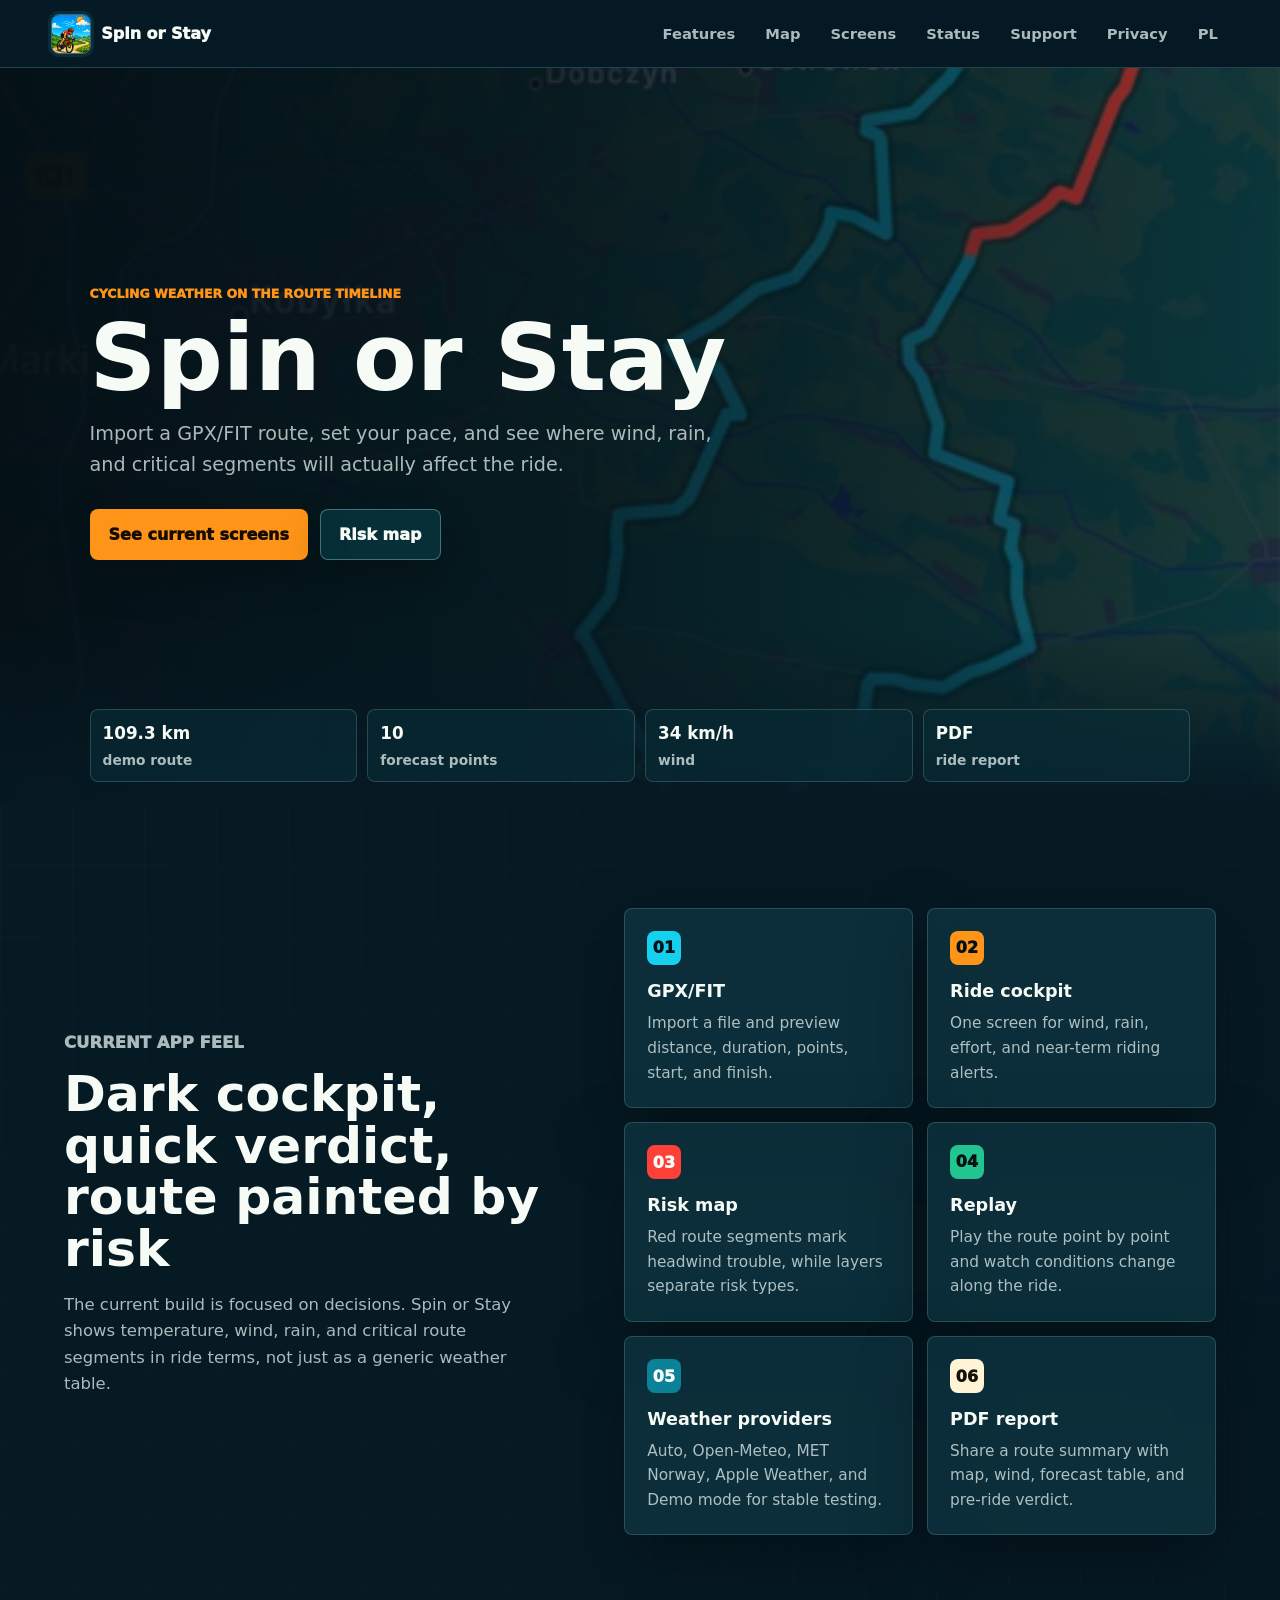
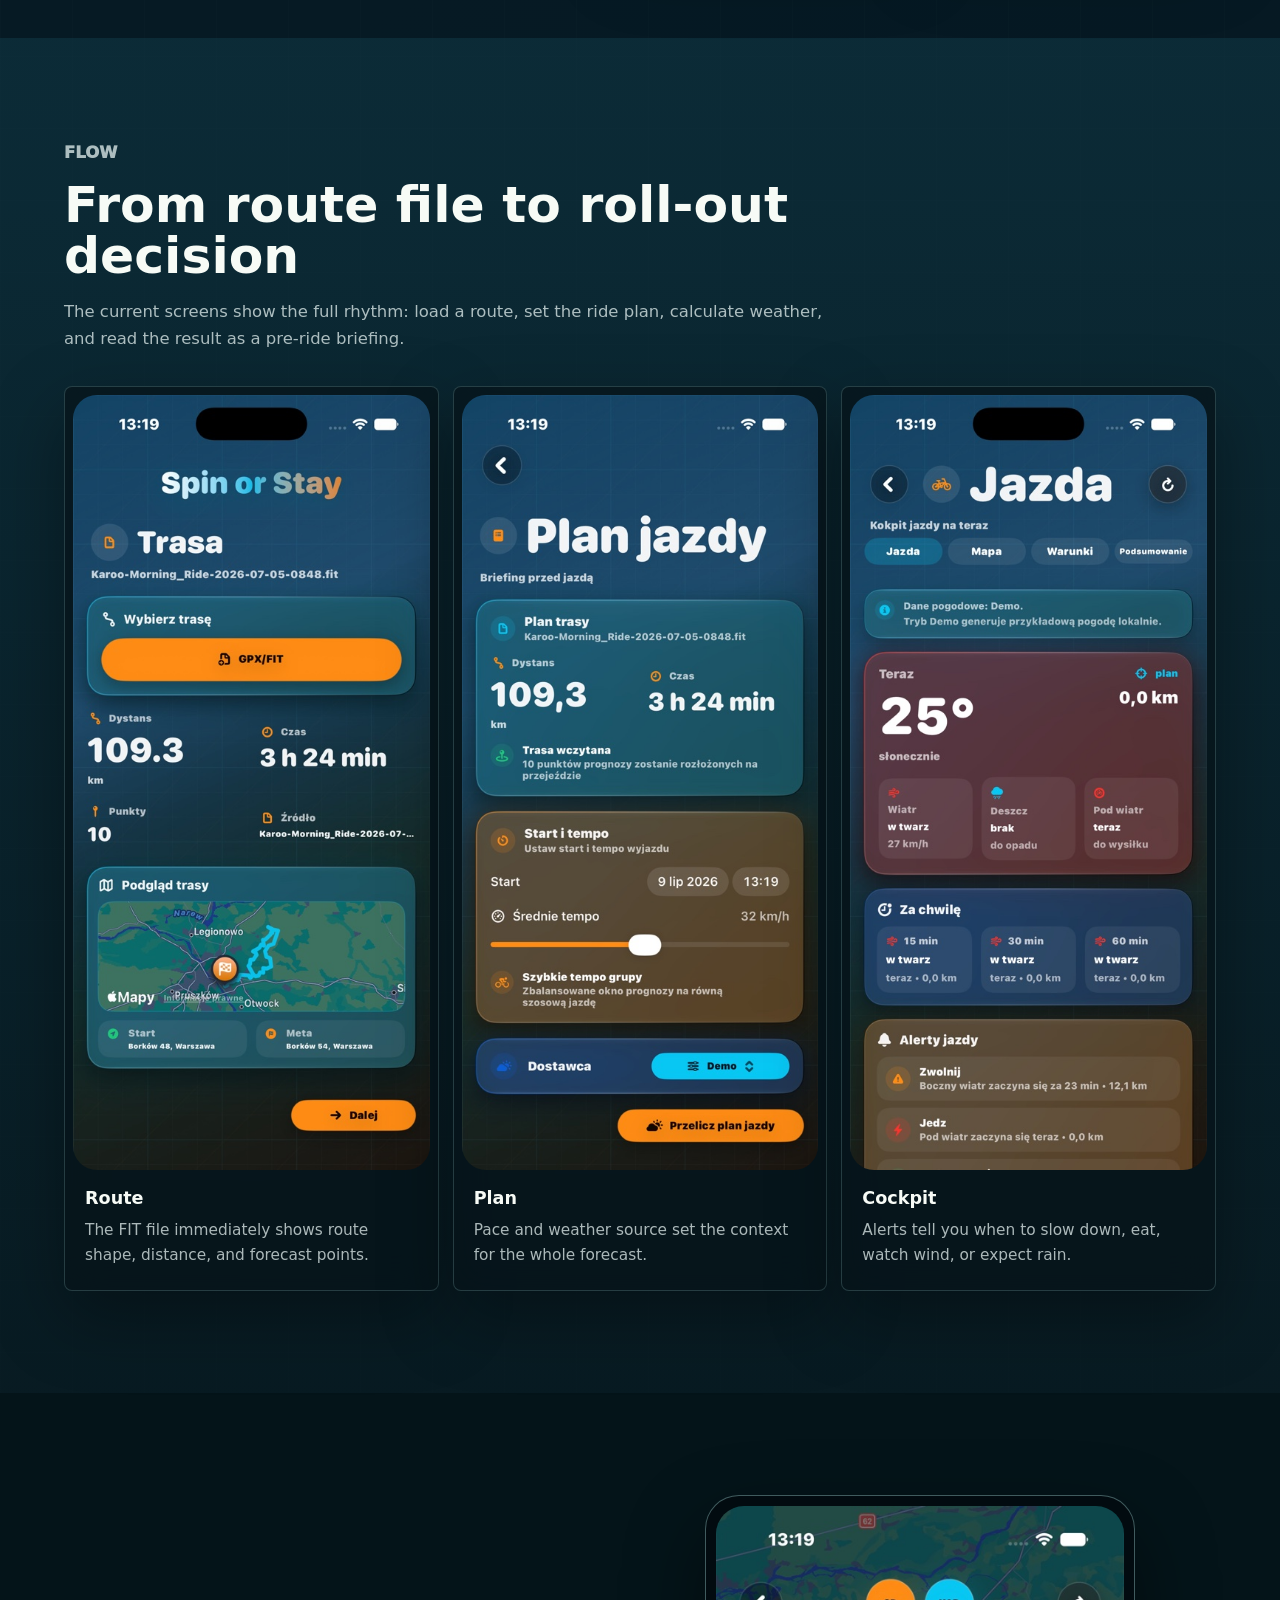
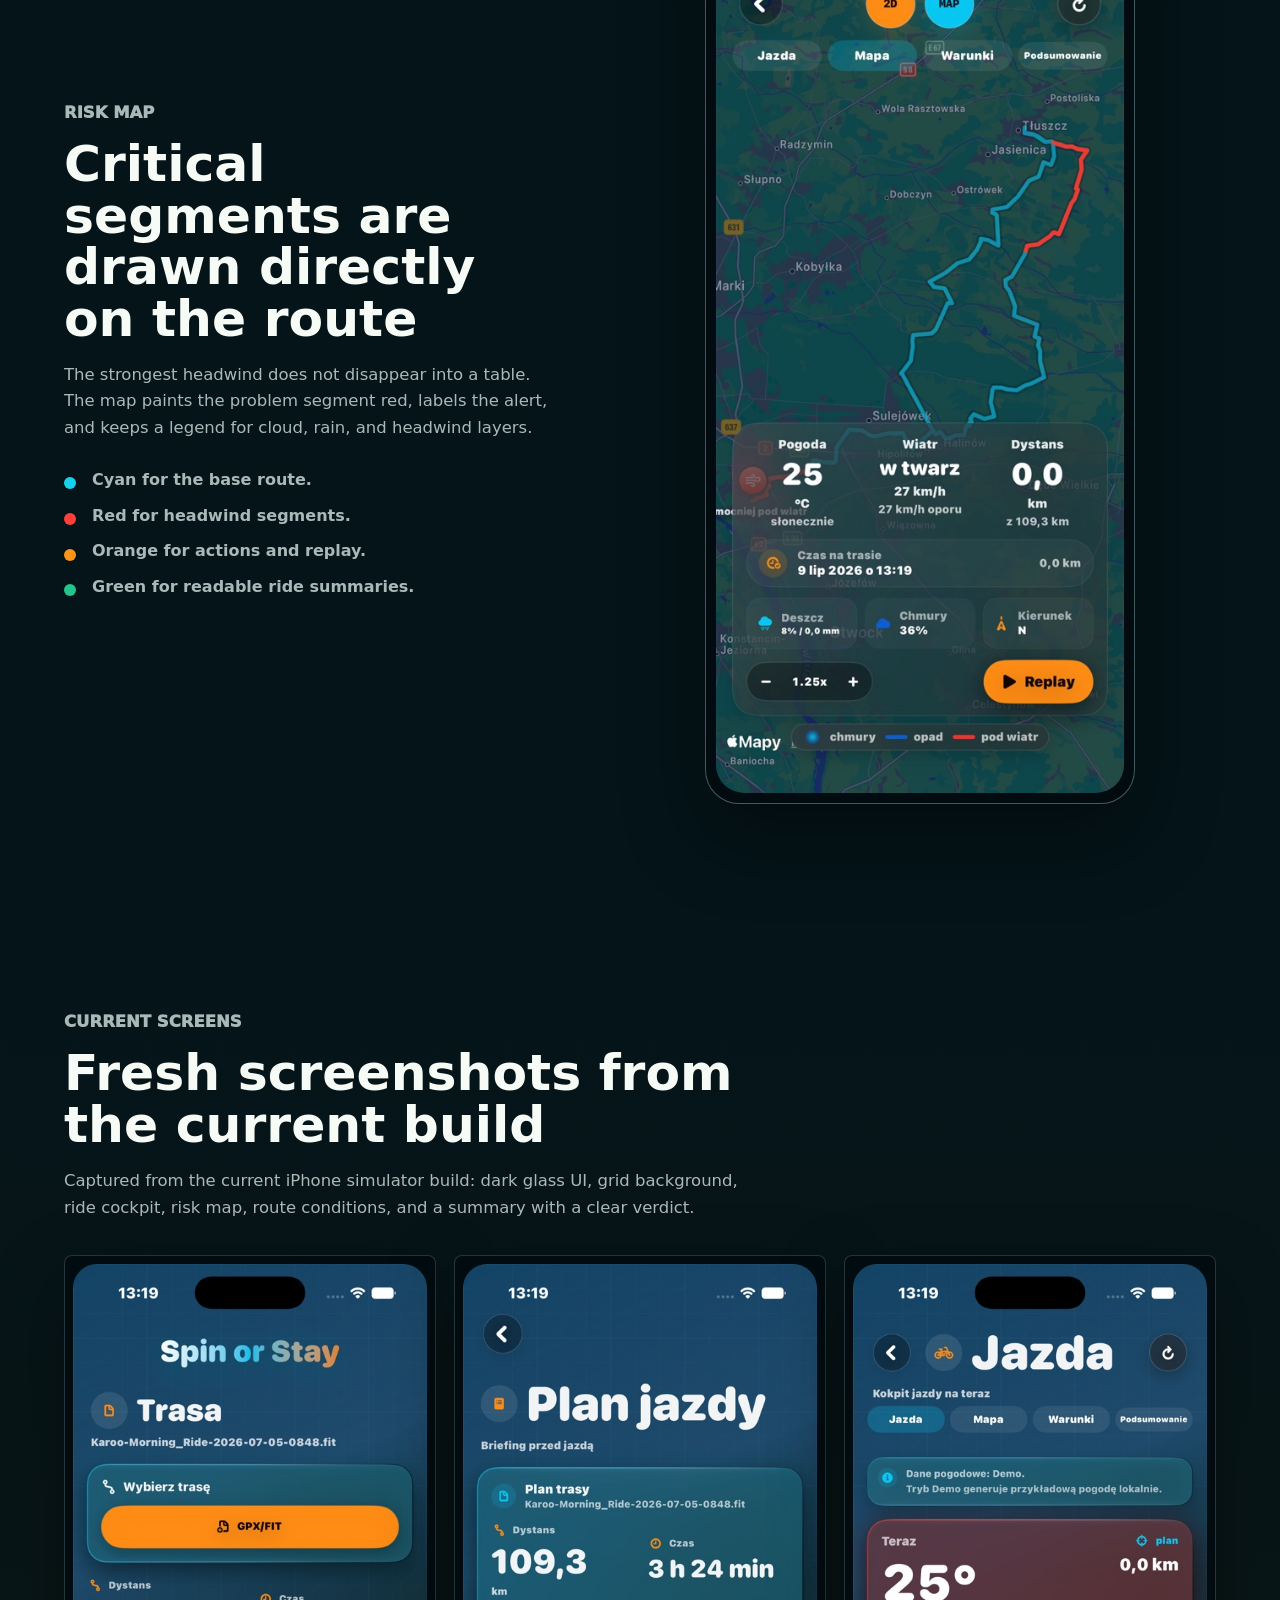
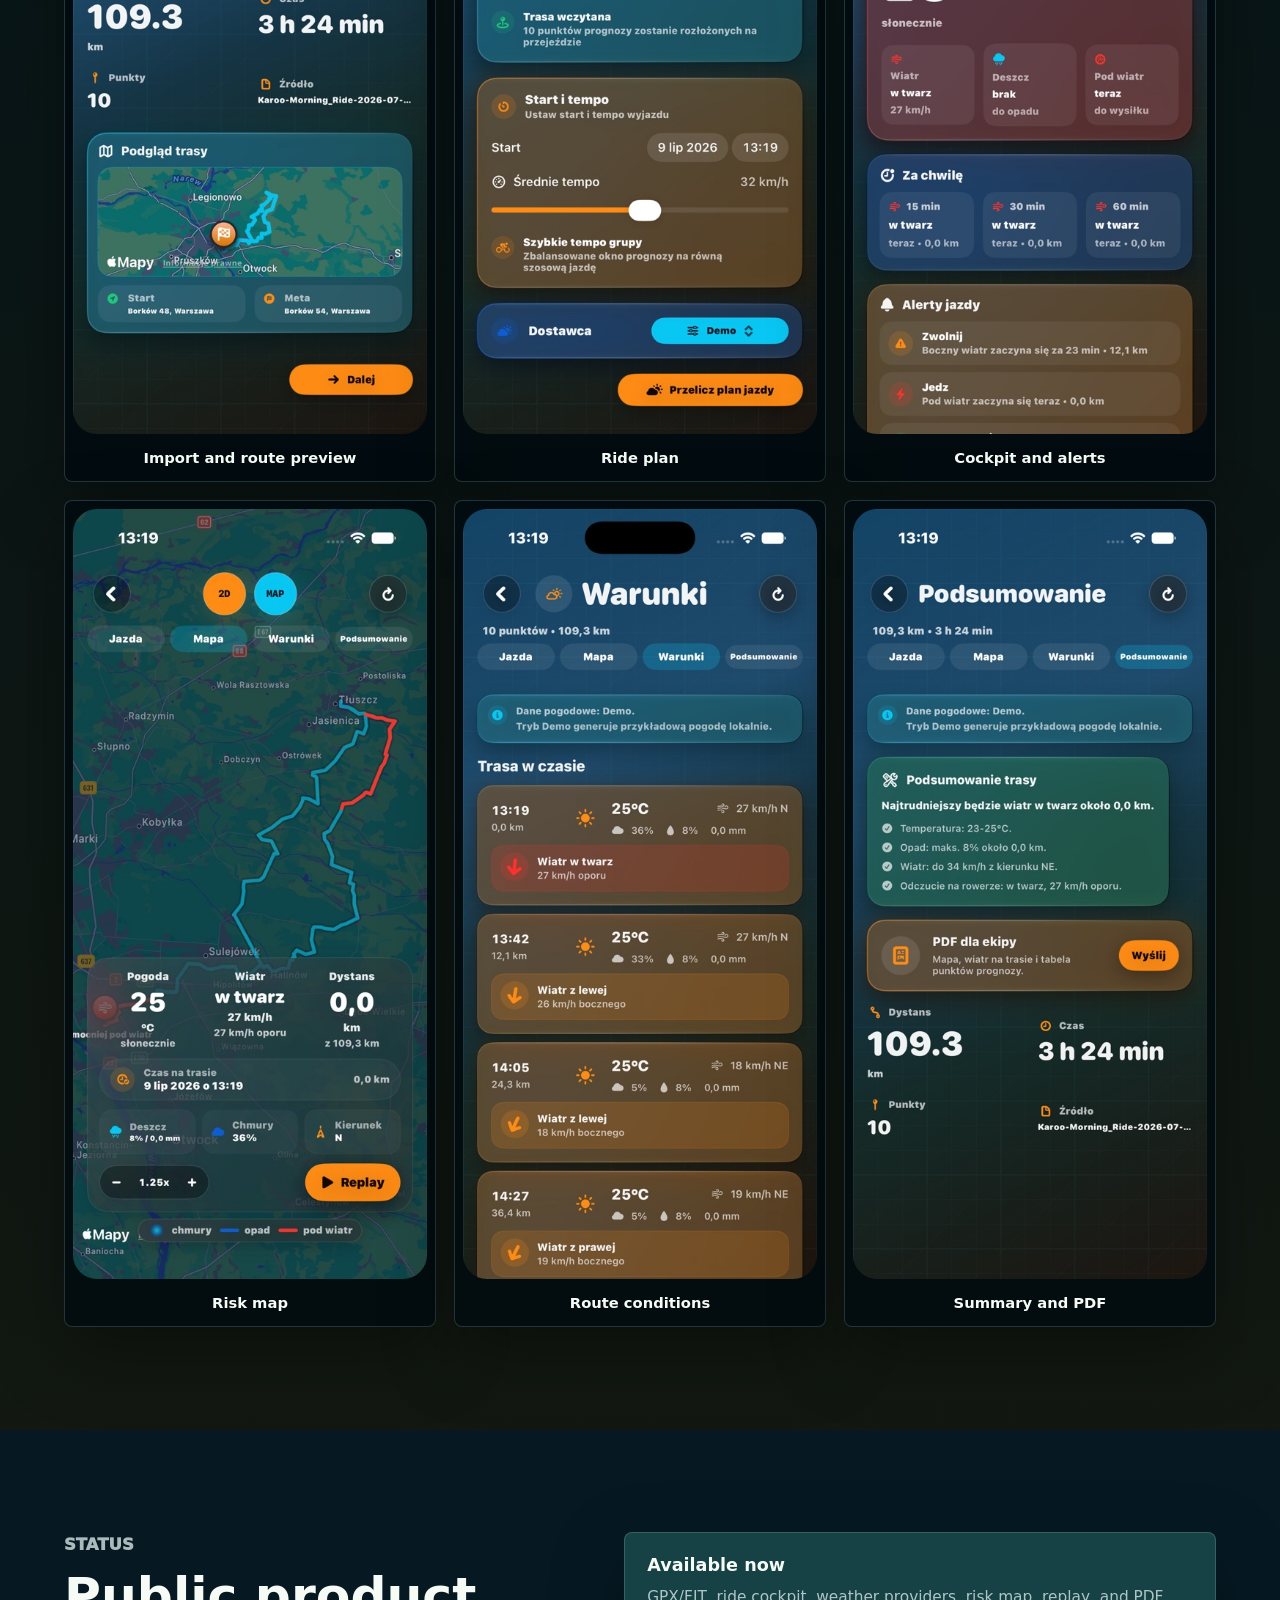
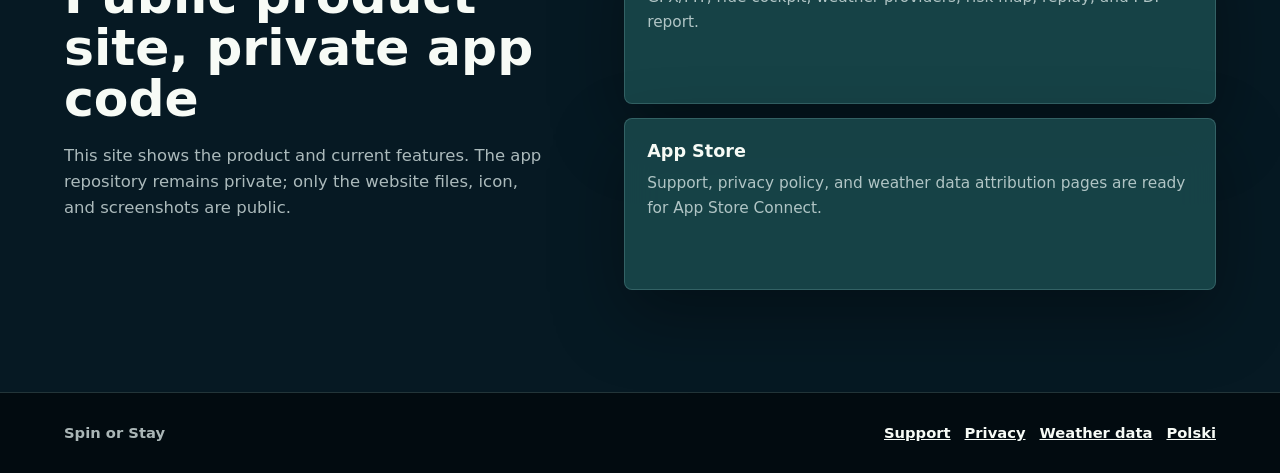
==== en/index.html @ b744d966 "Add English product pages" ====
<!doctype html>
<html lang="en">
  <head>
    <meta charset="utf-8">
    <meta name="viewport" content="width=device-width, initial-scale=1">
    <meta
      name="description"
      content="Spin or Stay is an iOS cycling weather app with GPX/FIT import, route-timed forecasts, critical segment painting, replay, and PDF reports."
    >
    <meta property="og:title" content="Spin or Stay">
    <meta
      property="og:description"
      content="Cycling weather calculated along the route, timeline, and real wind direction."
    >
    <meta property="og:image" content="../assets/screens/map.jpg?v=20260709">
    <meta name="theme-color" content="#061923">
    <title>Spin or Stay - cycling weather</title>
    <link rel="alternate" hreflang="pl" href="https://lpociask.github.io/pogoda-dla-kolarza/">
    <link rel="alternate" hreflang="en" href="https://lpociask.github.io/pogoda-dla-kolarza/en/">
    <link rel="icon" href="../assets/app-icon.png">
    <link rel="stylesheet" href="../styles.css">
  </head>
  <body>
    <header class="site-header" aria-label="Main navigation">
      <a class="brand" href="index.html" aria-label="Spin or Stay">
        <img src="../assets/app-icon.png" alt="">
        <span>Spin or Stay</span>
      </a>
      <nav>
        <a href="#features">Features</a>
        <a href="#map">Map</a>
        <a href="#screens">Screens</a>
        <a href="#status">Status</a>
        <a href="support.html">Support</a>
        <a href="privacy.html">Privacy</a>
        <a href="../">PL</a>
      </nav>
    </header>

    <main id="top">
      <section class="hero" aria-labelledby="hero-title">
        <div class="hero-copy">
          <p class="eyebrow">Cycling weather on the route timeline</p>
          <h1 id="hero-title">Spin or Stay</h1>
          <p class="hero-lead">
            Import a GPX/FIT route, set your pace, and see where wind, rain,
            and critical segments will actually affect the ride.
          </p>
          <div class="hero-actions">
            <a class="button primary" href="#screens">See current screens</a>
            <a class="button secondary" href="#map">Risk map</a>
          </div>
        </div>
        <div class="hero-metrics" aria-label="Product signals">
          <span><strong>109.3 km</strong> demo route</span>
          <span><strong>10</strong> forecast points</span>
          <span><strong>34 km/h</strong> wind</span>
          <span><strong>PDF</strong> ride report</span>
        </div>
      </section>

      <section id="features" class="section section-cockpit" aria-labelledby="features-title">
        <div class="section-inner split">
          <div class="copy-stack">
            <p class="section-kicker">Current app feel</p>
            <h2 id="features-title">Dark cockpit, quick verdict, route painted by risk</h2>
            <p>
              The current build is focused on decisions. Spin or Stay shows
              temperature, wind, rain, and critical route segments in ride terms,
              not just as a generic weather table.
            </p>
          </div>
          <div class="feature-grid" aria-label="Key features">
            <article>
              <span>01</span>
              <h3>GPX/FIT</h3>
              <p>Import a file and preview distance, duration, points, start, and finish.</p>
            </article>
            <article>
              <span>02</span>
              <h3>Ride cockpit</h3>
              <p>One screen for wind, rain, effort, and near-term riding alerts.</p>
            </article>
            <article>
              <span>03</span>
              <h3>Risk map</h3>
              <p>Red route segments mark headwind trouble, while layers separate risk types.</p>
            </article>
            <article>
              <span>04</span>
              <h3>Replay</h3>
              <p>Play the route point by point and watch conditions change along the ride.</p>
            </article>
            <article>
              <span>05</span>
              <h3>Weather providers</h3>
              <p>Auto, Open-Meteo, MET Norway, Apple Weather, and Demo mode for stable testing.</p>
            </article>
            <article>
              <span>06</span>
              <h3>PDF report</h3>
              <p>Share a route summary with map, wind, forecast table, and pre-ride verdict.</p>
            </article>
          </div>
        </div>
      </section>

      <section class="section section-flow" aria-labelledby="flow-title">
        <div class="section-inner">
          <div class="section-heading">
            <p class="section-kicker">Flow</p>
            <h2 id="flow-title">From route file to roll-out decision</h2>
            <p>
              The current screens show the full rhythm: load a route, set the
              ride plan, calculate weather, and read the result as a pre-ride briefing.
            </p>
          </div>
          <div class="process-grid">
            <article>
              <img src="../assets/screens/route.jpg?v=20260709" alt="Route import screen with GPX/FIT, map preview, distance, and points">
              <h3>Route</h3>
              <p>The FIT file immediately shows route shape, distance, and forecast points.</p>
            </article>
            <article>
              <img src="../assets/screens/plan.jpg?v=20260709" alt="Ride plan screen with pace, start time, and weather provider">
              <h3>Plan</h3>
              <p>Pace and weather source set the context for the whole forecast.</p>
            </article>
            <article>
              <img src="../assets/screens/ride.jpg?v=20260709" alt="Ride cockpit screen with wind, rain, and alert cards">
              <h3>Cockpit</h3>
              <p>Alerts tell you when to slow down, eat, watch wind, or expect rain.</p>
            </article>
          </div>
        </div>
      </section>

      <section id="map" class="section section-map" aria-labelledby="map-title">
        <div class="section-inner map-layout">
          <div class="map-copy">
            <p class="section-kicker">Risk map</p>
            <h2 id="map-title">Critical segments are drawn directly on the route</h2>
            <p>
              The strongest headwind does not disappear into a table. The map
              paints the problem segment red, labels the alert, and keeps a
              legend for cloud, rain, and headwind layers.
            </p>
            <ul class="signal-list">
              <li><strong>Cyan</strong> for the base route.</li>
              <li><strong>Red</strong> for headwind segments.</li>
              <li><strong>Orange</strong> for actions and replay.</li>
              <li><strong>Green</strong> for readable ride summaries.</li>
            </ul>
          </div>
          <figure class="phone-feature">
            <img src="../assets/screens/map.jpg?v=20260709" alt="Spin or Stay map with red headwind segment, risk legend, and replay panel">
          </figure>
        </div>
      </section>

      <section id="screens" class="section section-screens" aria-labelledby="screens-title">
        <div class="section-inner">
          <div class="section-heading narrow">
            <p class="section-kicker">Current screens</p>
            <h2 id="screens-title">Fresh screenshots from the current build</h2>
            <p>
              Captured from the current iPhone simulator build: dark glass UI,
              grid background, ride cockpit, risk map, route conditions, and a
              summary with a clear verdict.
            </p>
          </div>

          <div class="screen-grid" aria-label="App screenshot gallery">
            <figure>
              <img src="../assets/screens/route.jpg?v=20260709" alt="GPX/FIT import and route preview">
              <figcaption>Import and route preview</figcaption>
            </figure>
            <figure>
              <img src="../assets/screens/plan.jpg?v=20260709" alt="Ride plan and weather provider selection">
              <figcaption>Ride plan</figcaption>
            </figure>
            <figure>
              <img src="../assets/screens/ride.jpg?v=20260709" alt="Ride cockpit with alert cards">
              <figcaption>Cockpit and alerts</figcaption>
            </figure>
            <figure>
              <img src="../assets/screens/map.jpg?v=20260709" alt="Map with critical headwind segments">
              <figcaption>Risk map</figcaption>
            </figure>
            <figure>
              <img src="../assets/screens/conditions.jpg?v=20260709" alt="Weather conditions along route points">
              <figcaption>Route conditions</figcaption>
            </figure>
            <figure>
              <img src="../assets/screens/summary.jpg?v=20260709" alt="Route summary and PDF report">
              <figcaption>Summary and PDF</figcaption>
            </figure>
          </div>
        </div>
      </section>

      <section id="status" class="section section-status" aria-labelledby="status-title">
        <div class="section-inner status-panel">
          <div>
            <p class="section-kicker">Status</p>
            <h2 id="status-title">Public product site, private app code</h2>
            <p>
              This site shows the product and current features. The app
              repository remains private; only the website files, icon, and
              screenshots are public.
            </p>
          </div>
          <div class="status-list" aria-label="Feature status">
            <article>
              <h3>Available now</h3>
              <p>GPX/FIT, ride cockpit, weather providers, risk map, replay, and PDF report.</p>
            </article>
            <article>
              <h3>App Store</h3>
              <p>Support, privacy policy, and weather data attribution pages are ready for App Store Connect.</p>
            </article>
          </div>
        </div>
      </section>
    </main>

    <footer class="site-footer">
      <span>Spin or Stay</span>
      <span>
        <a href="support.html">Support</a>
        <a href="privacy.html">Privacy</a>
        <a href="weather-data.html">Weather data</a>
        <a href="../">Polski</a>
      </span>
    </footer>
  </body>
</html>
---- styles.css ----
:root {
  color-scheme: dark;
  --ink: #f7fbf6;
  --muted: rgba(236, 248, 246, 0.72);
  --soft: rgba(236, 248, 246, 0.52);
  --night: #061923;
  --deep: #082832;
  --panel: rgba(14, 55, 67, 0.72);
  --panel-strong: rgba(26, 72, 76, 0.88);
  --line: rgba(184, 245, 244, 0.18);
  --strong-line: rgba(184, 245, 244, 0.34);
  --cyan: #15d1ee;
  --cyan-deep: #0b8298;
  --orange: #ff9518;
  --amber: #d88a2b;
  --red: #ff4038;
  --green: #22c58d;
  --cream: #fff4d6;
  --shadow: 0 26px 70px rgba(0, 0, 0, 0.34);
}

* {
  box-sizing: border-box;
}

html {
  scroll-behavior: smooth;
}

body {
  margin: 0;
  background:
    linear-gradient(rgba(255, 255, 255, 0.035) 1px, transparent 1px),
    linear-gradient(90deg, rgba(255, 255, 255, 0.035) 1px, transparent 1px),
    linear-gradient(150deg, #07202b 0%, #071923 42%, #10160f 100%);
  background-size: 72px 72px, 72px 72px, auto;
  color: var(--ink);
  font-family: Inter, ui-sans-serif, system-ui, -apple-system, BlinkMacSystemFont, "Segoe UI", sans-serif;
  line-height: 1.6;
}

img {
  display: block;
  max-width: 100%;
}

a {
  color: inherit;
}

.site-header {
  position: sticky;
  top: 0;
  z-index: 20;
  display: flex;
  align-items: center;
  justify-content: space-between;
  gap: 18px;
  min-height: 68px;
  padding: 10px clamp(18px, 4vw, 56px);
  background: rgba(6, 25, 35, 0.78);
  border-bottom: 1px solid var(--line);
  backdrop-filter: blur(18px);
}

.brand {
  display: inline-flex;
  align-items: center;
  gap: 10px;
  flex: 0 0 auto;
  font-weight: 950;
  text-decoration: none;
}

.brand img {
  width: 40px;
  height: 40px;
  border: 1px solid var(--strong-line);
  border-radius: 8px;
  box-shadow: 0 0 0 3px rgba(21, 209, 238, 0.1);
}

nav {
  display: flex;
  flex-wrap: wrap;
  justify-content: flex-end;
  gap: 8px;
  color: var(--muted);
  font-size: 0.92rem;
  font-weight: 850;
}

nav a {
  min-height: 38px;
  display: inline-flex;
  align-items: center;
  padding: 8px 11px;
  border-radius: 8px;
  text-decoration: none;
}

nav a:hover,
nav a:focus-visible {
  background: rgba(21, 209, 238, 0.14);
  color: var(--ink);
  outline: 2px solid transparent;
}

.hero {
  position: relative;
  isolation: isolate;
  overflow: hidden;
  min-height: min(760px, 82svh);
  display: flex;
  align-items: center;
  padding: 86px clamp(18px, 7vw, 96px) 116px;
  background-image:
    linear-gradient(90deg, rgba(4, 15, 21, 0.96) 0%, rgba(4, 15, 21, 0.78) 44%, rgba(4, 15, 21, 0.3) 100%),
    url("assets/screens/map.jpg?v=20260709");
  background-repeat: no-repeat;
  background-size: cover;
  background-position: center 44%;
}

.hero::after {
  content: "";
  position: absolute;
  inset: auto 0 0;
  z-index: -1;
  height: 180px;
  background: linear-gradient(0deg, rgba(6, 25, 35, 1), rgba(6, 25, 35, 0));
  pointer-events: none;
}

.hero-copy {
  width: min(740px, 100%);
}

.eyebrow,
.section-kicker {
  margin: 0 0 12px;
  color: var(--orange);
  font-size: 0.78rem;
  font-weight: 950;
  letter-spacing: 0;
  text-transform: uppercase;
}

h1,
h2,
h3,
p {
  margin-top: 0;
}

h1 {
  max-width: 860px;
  margin-bottom: 18px;
  font-size: 5.8rem;
  line-height: 0.92;
}

h2 {
  margin-bottom: 18px;
  font-size: 3.15rem;
  line-height: 1.02;
}

h3 {
  margin-bottom: 8px;
  font-size: 1.1rem;
  line-height: 1.25;
}

.hero-lead {
  max-width: 650px;
  margin-bottom: 28px;
  color: var(--muted);
  font-size: 1.2rem;
}

.hero-actions {
  display: flex;
  flex-wrap: wrap;
  gap: 12px;
}

.button {
  display: inline-flex;
  align-items: center;
  justify-content: center;
  min-height: 50px;
  padding: 12px 18px;
  border: 1px solid var(--strong-line);
  border-radius: 8px;
  font: inherit;
  font-weight: 950;
  text-decoration: none;
  box-shadow: 0 18px 42px rgba(0, 0, 0, 0.24);
}

.button.primary {
  background: var(--orange);
  border-color: rgba(255, 149, 24, 0.9);
  color: #160b00;
}

.button.secondary {
  background: rgba(21, 209, 238, 0.12);
  color: var(--ink);
}

.button:hover,
.button:focus-visible {
  transform: translateY(1px);
  outline: 2px solid transparent;
}

.hero-metrics {
  position: absolute;
  left: clamp(18px, 7vw, 96px);
  right: clamp(18px, 7vw, 96px);
  bottom: 24px;
  display: grid;
  grid-template-columns: repeat(4, minmax(0, 1fr));
  gap: 10px;
}

.hero-metrics span {
  min-height: 54px;
  display: grid;
  align-content: center;
  gap: 2px;
  padding: 10px 12px;
  border: 1px solid var(--line);
  border-radius: 8px;
  background: rgba(9, 47, 58, 0.58);
  color: var(--muted);
  font-size: 0.86rem;
  font-weight: 850;
  backdrop-filter: blur(16px);
}

.hero-metrics strong {
  display: block;
  color: var(--ink);
  font-size: 1.05rem;
}

.section {
  padding: clamp(58px, 8vw, 104px) clamp(18px, 5vw, 64px);
}

.section-inner {
  width: min(1180px, 100%);
  margin: 0 auto;
}

.split,
.map-layout,
.status-panel {
  display: grid;
  grid-template-columns: minmax(0, 0.9fr) minmax(320px, 1.1fr);
  gap: clamp(30px, 6vw, 76px);
  align-items: center;
}

.section-cockpit {
  background: rgba(6, 25, 35, 0.72);
}

.section-flow {
  background: linear-gradient(180deg, rgba(12, 45, 57, 0.88), rgba(8, 27, 34, 0.9));
}

.section-map {
  background: #041419;
}

.section-screens {
  background: linear-gradient(180deg, rgba(4, 20, 25, 0.96), rgba(18, 24, 17, 0.96));
}

.section-status {
  background: #061923;
}

.legal-main {
  min-height: calc(100svh - 68px);
  padding: clamp(42px, 7vw, 84px) clamp(18px, 6vw, 72px);
  background: linear-gradient(180deg, rgba(6, 25, 35, 0.96), rgba(4, 20, 25, 0.96));
}

.legal-page {
  width: min(920px, 100%);
  margin: 0 auto;
}

.legal-page h1 {
  margin-bottom: 18px;
  font-size: clamp(3rem, 8vw, 5.2rem);
}

.legal-lead {
  max-width: 720px;
  color: var(--muted);
  font-size: 1.14rem;
}

.legal-card {
  margin-top: 18px;
  padding: 22px;
  border: 1px solid var(--line);
  border-radius: 8px;
  background: var(--panel);
  box-shadow: var(--shadow);
  backdrop-filter: blur(18px);
}

.legal-card h2 {
  margin-bottom: 12px;
  font-size: clamp(1.6rem, 4vw, 2.4rem);
}

.legal-card h3 {
  margin-top: 22px;
}

.legal-card p,
.legal-card li {
  color: var(--muted);
}

.legal-card ul {
  display: grid;
  gap: 8px;
  padding-left: 20px;
}

.link-list {
  display: grid;
  gap: 10px;
  padding-left: 0;
  list-style: none;
}

.link-list a,
.site-footer a {
  color: var(--ink);
  font-weight: 900;
}

.meta-table {
  width: 100%;
  border-collapse: collapse;
}

.meta-table th,
.meta-table td {
  padding: 12px;
  border-bottom: 1px solid var(--line);
  text-align: left;
  vertical-align: top;
}

.meta-table th {
  width: 34%;
  color: var(--ink);
}

.section p {
  color: var(--muted);
  font-size: 1.03rem;
}

.copy-stack p {
  max-width: 620px;
}

.section-heading {
  max-width: 760px;
  margin-bottom: 34px;
}

.section-heading.narrow {
  max-width: 690px;
}

.feature-grid,
.process-grid,
.screen-grid,
.status-list {
  display: grid;
  gap: 14px;
}

.feature-grid {
  grid-template-columns: repeat(2, minmax(0, 1fr));
}

.feature-grid article,
.process-grid article,
.status-list article {
  min-height: 172px;
  padding: 22px;
  border: 1px solid var(--line);
  border-radius: 8px;
  background: var(--panel);
  box-shadow: var(--shadow);
  backdrop-filter: blur(18px);
}

.feature-grid span {
  display: inline-grid;
  place-items: center;
  width: 34px;
  height: 34px;
  margin-bottom: 16px;
  border-radius: 8px;
  background: var(--cyan);
  color: #031016;
  font-weight: 950;
}

.feature-grid article:nth-child(2) span {
  background: var(--orange);
}

.feature-grid article:nth-child(3) span {
  background: var(--red);
  color: var(--ink);
}

.feature-grid article:nth-child(4) span {
  background: var(--green);
  color: #031016;
}

.feature-grid article:nth-child(5) span {
  background: var(--cyan-deep);
  color: var(--ink);
}

.feature-grid article:nth-child(6) span {
  background: var(--cream);
  color: #181007;
}

.feature-grid p,
.process-grid p,
.status-list p {
  margin-bottom: 0;
  font-size: 0.96rem;
}

.process-grid {
  grid-template-columns: repeat(3, minmax(0, 1fr));
}

.process-grid article {
  min-height: 0;
  overflow: hidden;
  padding: 8px;
  background: rgba(6, 19, 25, 0.68);
}

.process-grid img {
  width: 100%;
  aspect-ratio: 483 / 1050;
  object-fit: cover;
  border-radius: 24px;
}

.process-grid h3,
.process-grid p {
  padding-inline: 12px;
}

.process-grid h3 {
  margin-top: 18px;
}

.process-grid p {
  margin-bottom: 14px;
}

.map-copy {
  align-self: center;
}

.phone-feature {
  width: min(430px, 100%);
  justify-self: center;
  margin: 0;
  padding: 10px;
  border: 1px solid var(--strong-line);
  border-radius: 34px;
  background: #020b10;
  box-shadow: 0 32px 80px rgba(0, 0, 0, 0.42);
}

.phone-feature img {
  width: 100%;
  border-radius: 28px;
}

.signal-list {
  display: grid;
  gap: 10px;
  margin: 26px 0 0;
  padding: 0;
  list-style: none;
}

.signal-list li {
  position: relative;
  padding-left: 28px;
  color: var(--muted);
  font-weight: 800;
}

.signal-list li::before {
  content: "";
  position: absolute;
  left: 0;
  top: 0.64em;
  width: 12px;
  height: 12px;
  border-radius: 50%;
  background: var(--orange);
}

.signal-list li:nth-child(1)::before {
  background: var(--cyan);
}

.signal-list li:nth-child(2)::before {
  background: var(--red);
}

.signal-list li:nth-child(4)::before {
  background: var(--green);
}

.screen-grid {
  grid-template-columns: repeat(3, minmax(0, 1fr));
  gap: 18px;
  align-items: start;
}

.screen-grid figure {
  margin: 0;
  padding: 8px;
  border: 1px solid var(--line);
  border-radius: 8px;
  background: rgba(2, 11, 16, 0.86);
  box-shadow: var(--shadow);
}

.screen-grid img {
  width: 100%;
  aspect-ratio: 483 / 1050;
  object-fit: cover;
  border-radius: 24px;
}

.screen-grid figcaption {
  padding: 12px 4px 4px;
  color: var(--ink);
  font-size: 0.92rem;
  font-weight: 850;
  text-align: center;
}

.status-panel {
  align-items: start;
}

.status-list article {
  background: var(--panel-strong);
}

.site-footer {
  display: flex;
  flex-wrap: wrap;
  justify-content: space-between;
  gap: 16px;
  padding: 28px clamp(18px, 5vw, 64px);
  background: #020b10;
  border-top: 1px solid var(--line);
  color: var(--muted);
  font-size: 0.92rem;
  font-weight: 750;
}

.site-footer span:last-child {
  display: inline-flex;
  flex-wrap: wrap;
  gap: 14px;
}

@media (max-width: 980px) {
  .site-header {
    align-items: flex-start;
    flex-direction: column;
  }

  nav {
    justify-content: flex-start;
  }

  .hero {
    min-height: 760px;
    align-items: flex-start;
    padding-top: 74px;
  }

  h1 {
    font-size: 4.25rem;
  }

  h2 {
    font-size: 2.55rem;
  }

  .split,
  .map-layout,
  .status-panel,
  .process-grid {
    grid-template-columns: 1fr;
  }

  .screen-grid {
    grid-template-columns: repeat(2, minmax(0, 1fr));
  }
}

@media (max-width: 640px) {
  .site-header {
    gap: 10px;
  }

  nav a {
    min-height: 34px;
    padding: 6px 8px;
    font-size: 0.84rem;
  }

  .hero {
    min-height: 720px;
    padding: 54px 18px 142px;
  }

  h1 {
    font-size: 3.2rem;
  }

  h2 {
    font-size: 2.05rem;
  }

  .hero-lead {
    font-size: 1.03rem;
  }

  .hero-actions {
    display: grid;
  }

  .button {
    width: 100%;
  }

  .hero-metrics {
    left: 18px;
    right: 18px;
    grid-template-columns: repeat(2, minmax(0, 1fr));
  }

  .feature-grid,
  .screen-grid {
    grid-template-columns: 1fr;
  }

  .process-grid article,
  .screen-grid figure {
    width: min(100%, 380px);
    margin: 0 auto;
  }
}
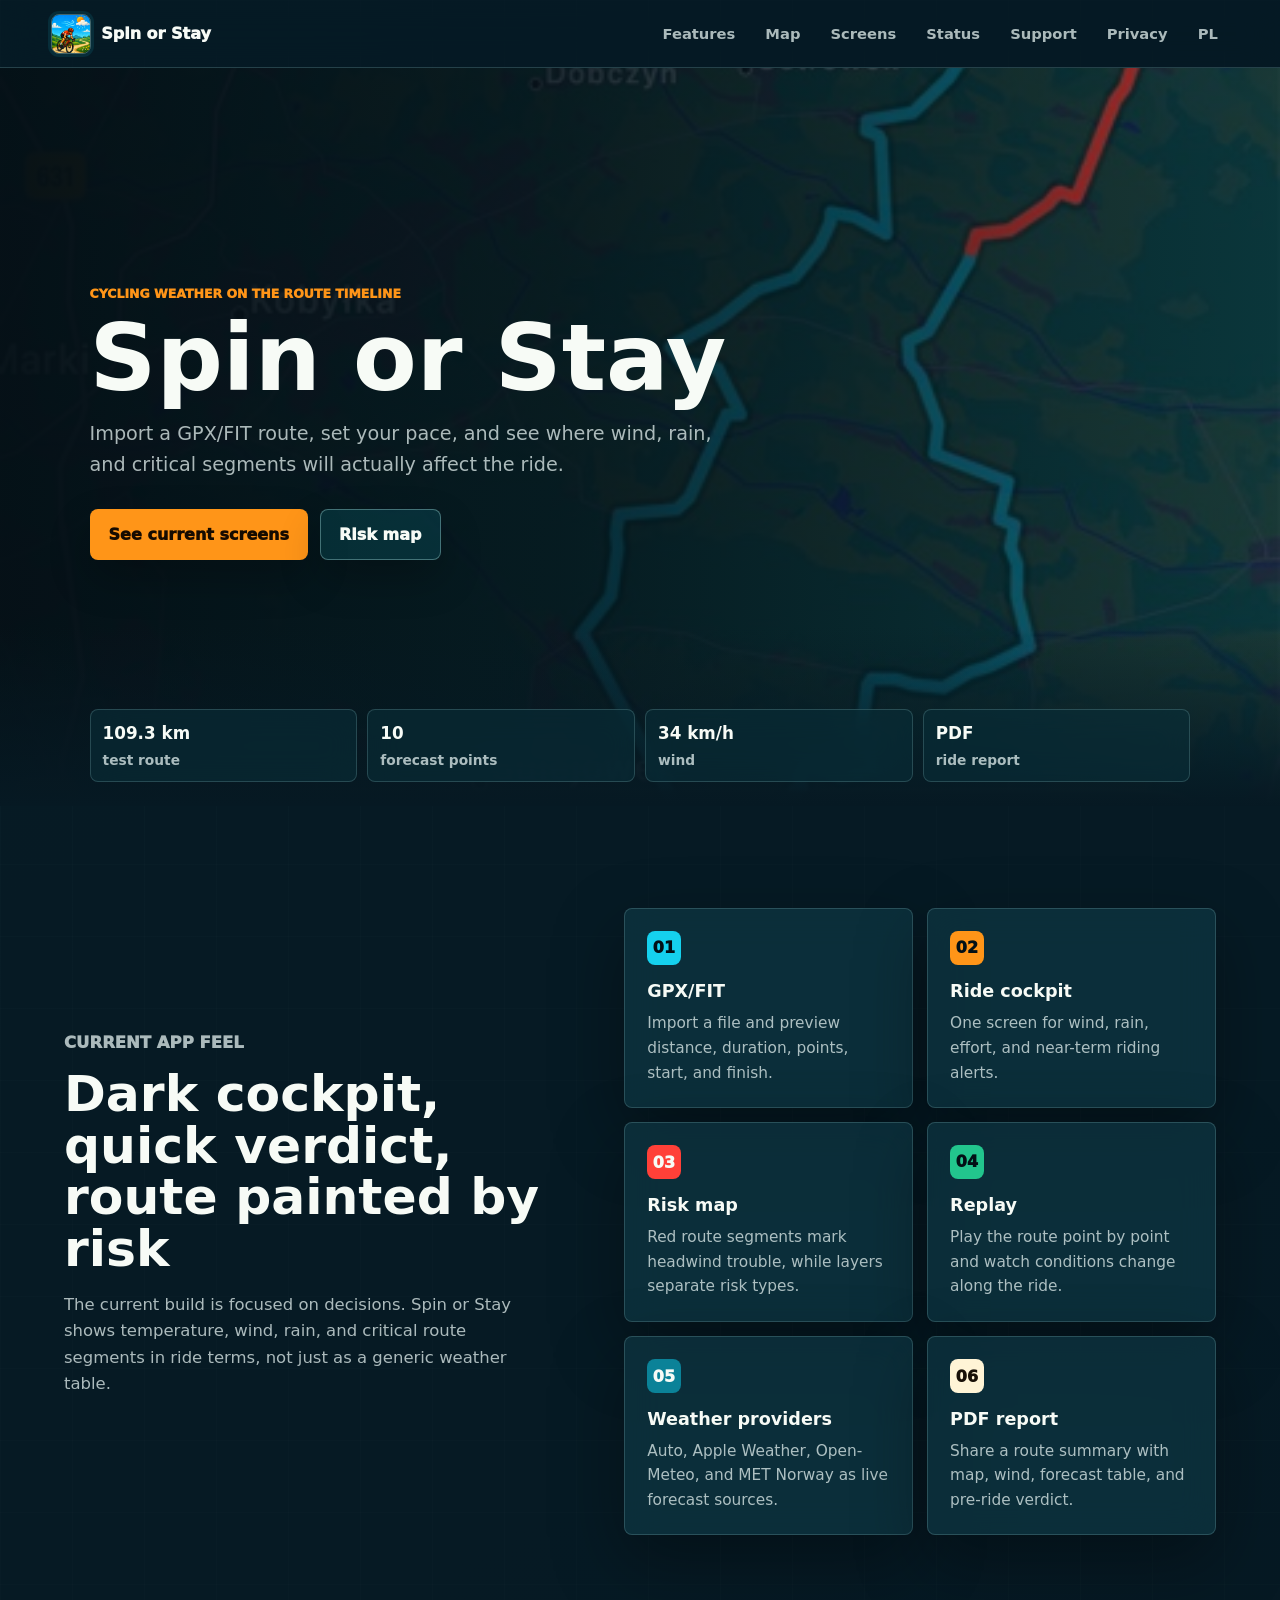
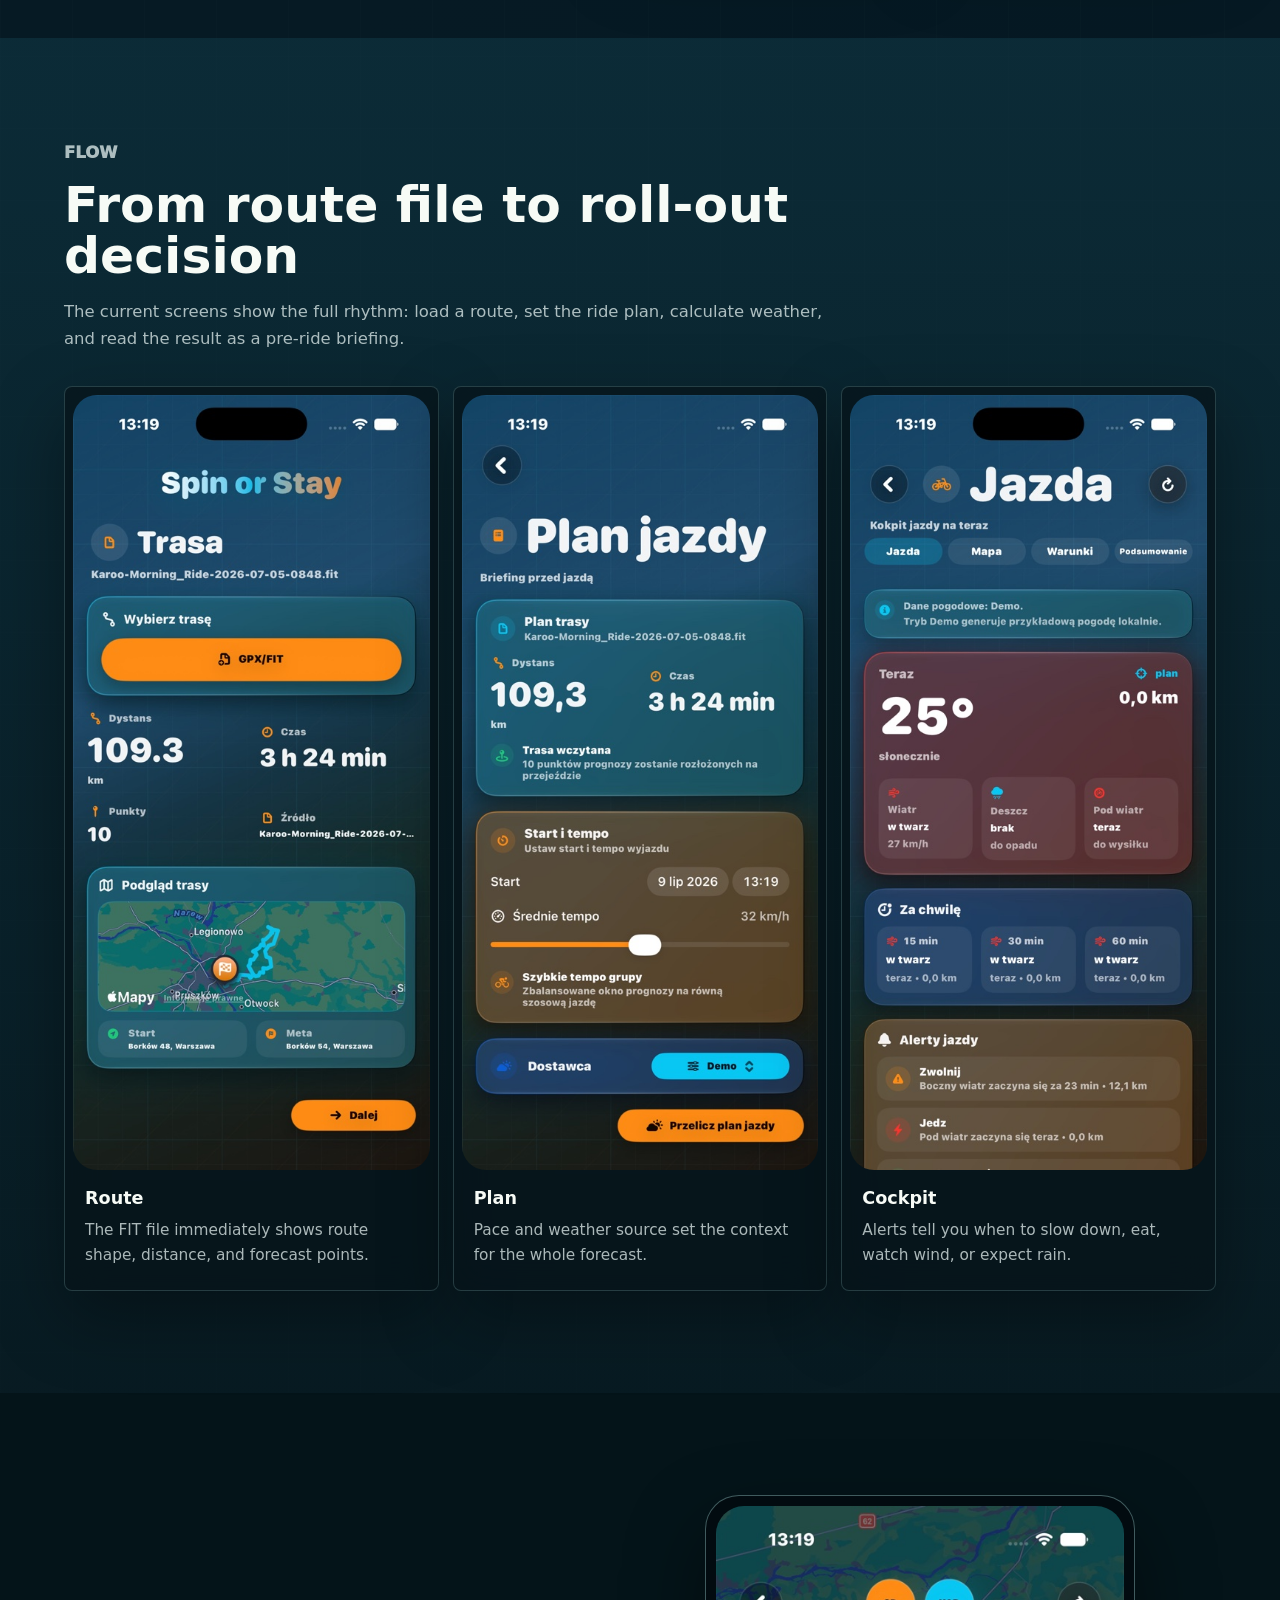
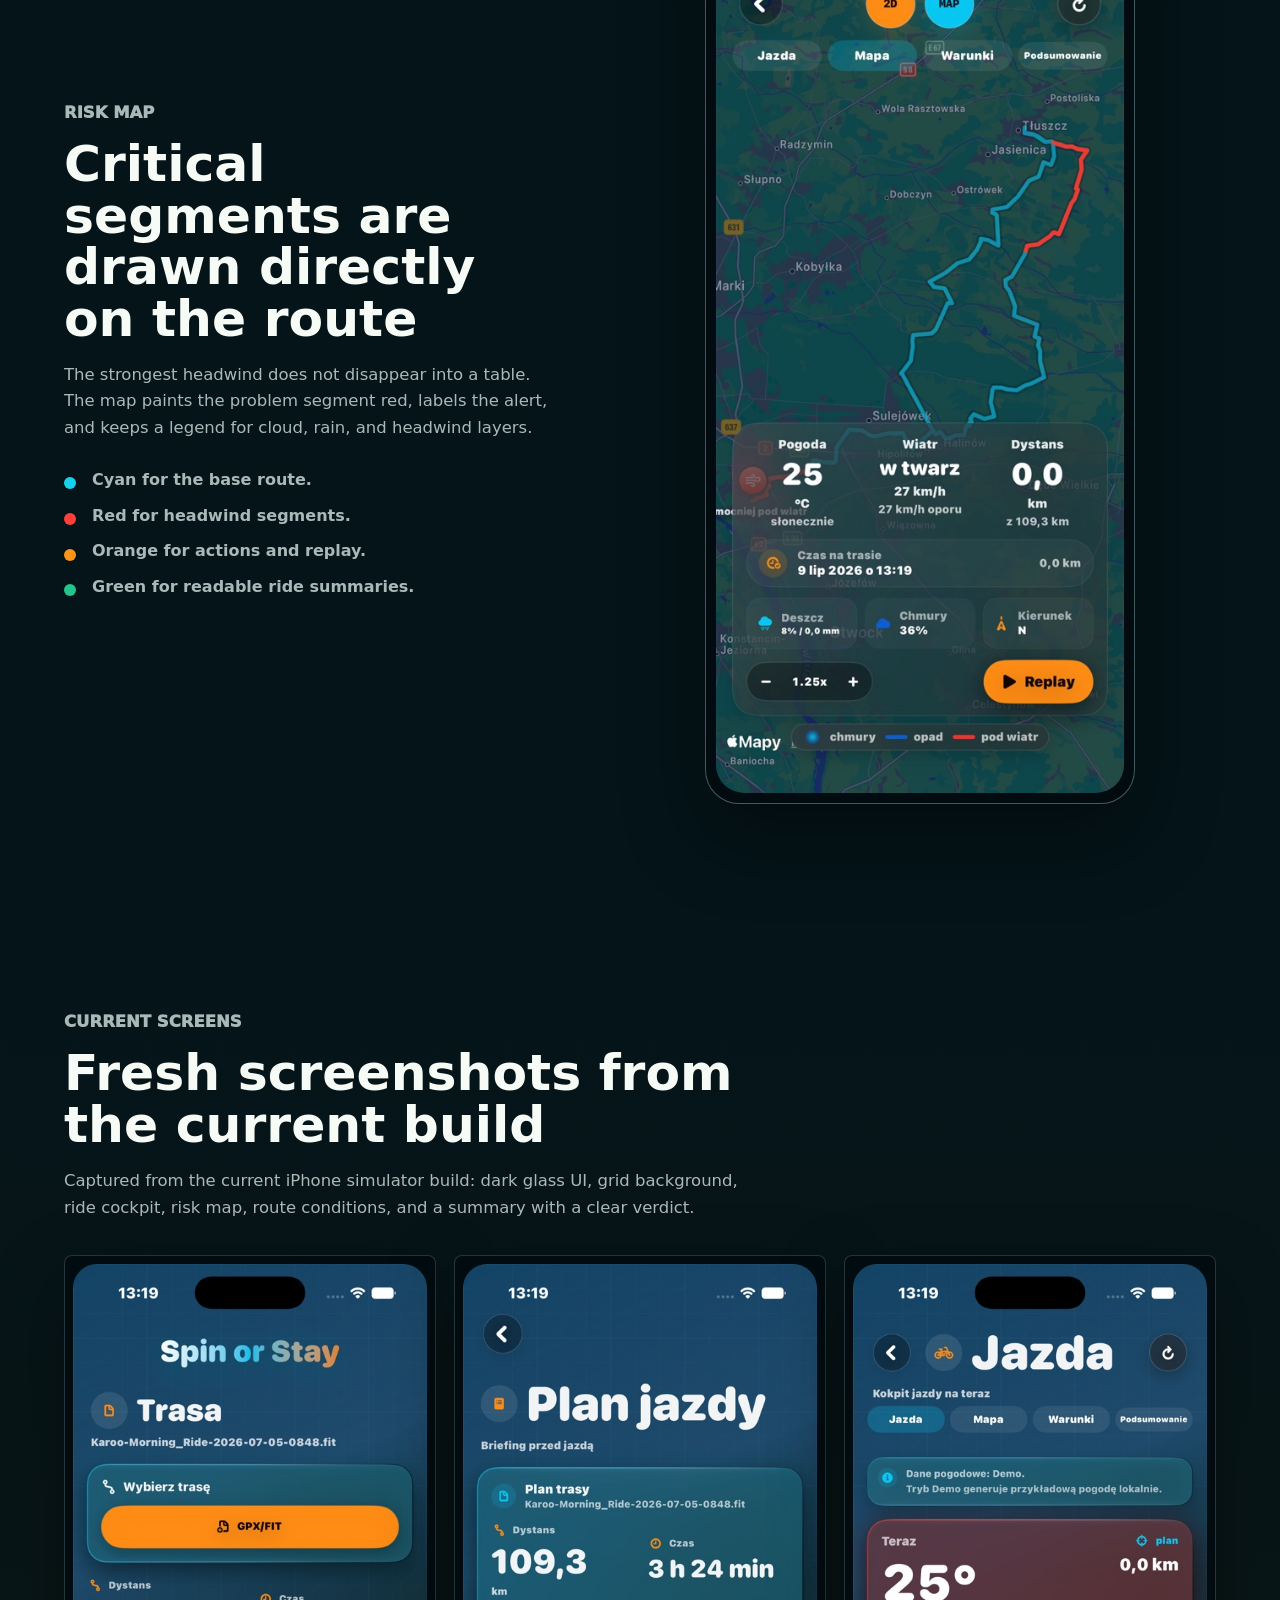
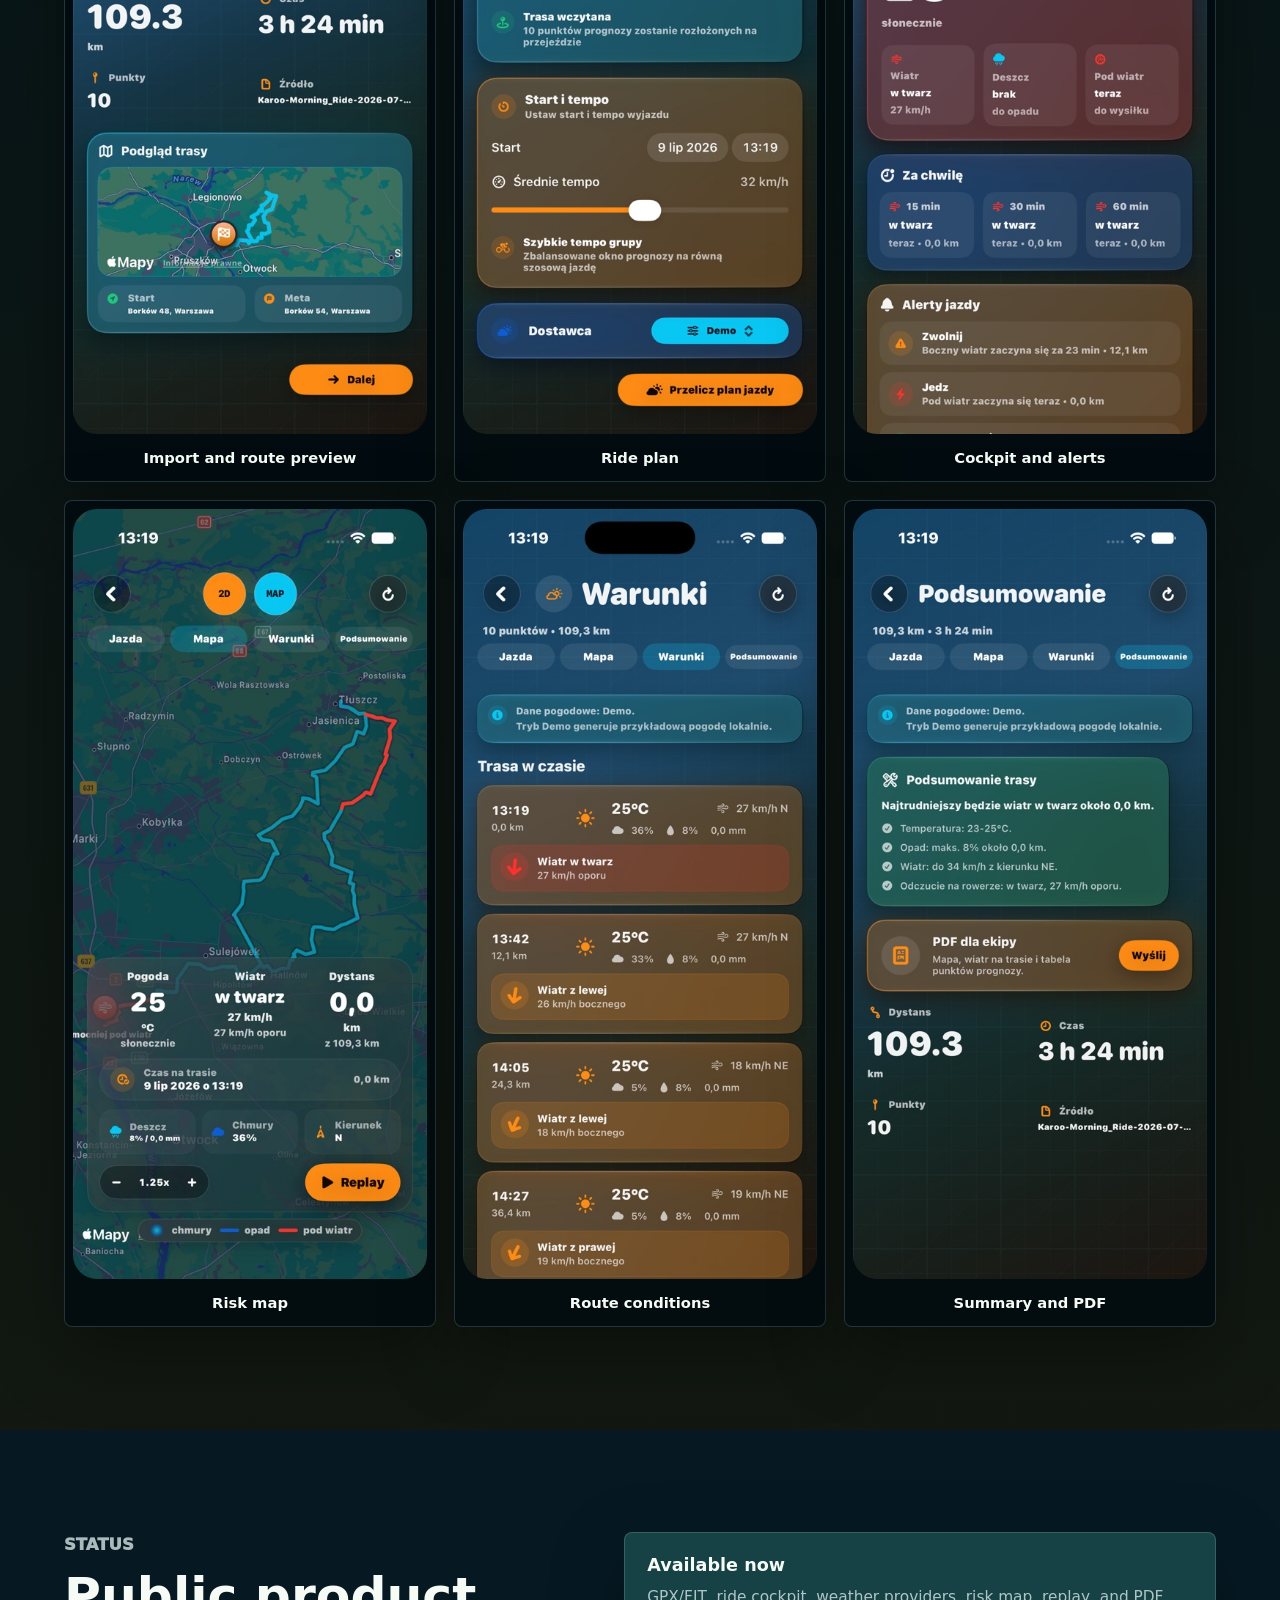
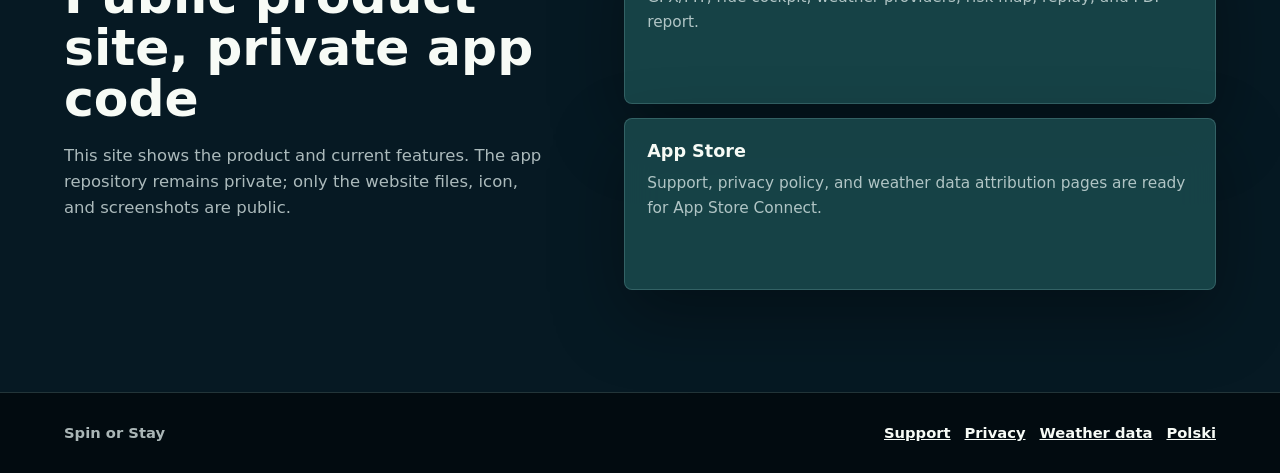
==== commit 9db3254b: "Remove demo weather references from pages" ====
--- a/en/index.html
+++ b/en/index.html
@@ -52,7 +52,7 @@
           </div>
         </div>
         <div class="hero-metrics" aria-label="Product signals">
-          <span><strong>109.3 km</strong> demo route</span>
+          <span><strong>109.3 km</strong> test route</span>
           <span><strong>10</strong> forecast points</span>
           <span><strong>34 km/h</strong> wind</span>
           <span><strong>PDF</strong> ride report</span>
@@ -94,7 +94,7 @@
             <article>
               <span>05</span>
               <h3>Weather providers</h3>
-              <p>Auto, Open-Meteo, MET Norway, Apple Weather, and Demo mode for stable testing.</p>
+              <p>Auto, Apple Weather, Open-Meteo, and MET Norway as live forecast sources.</p>
             </article>
             <article>
               <span>06</span>
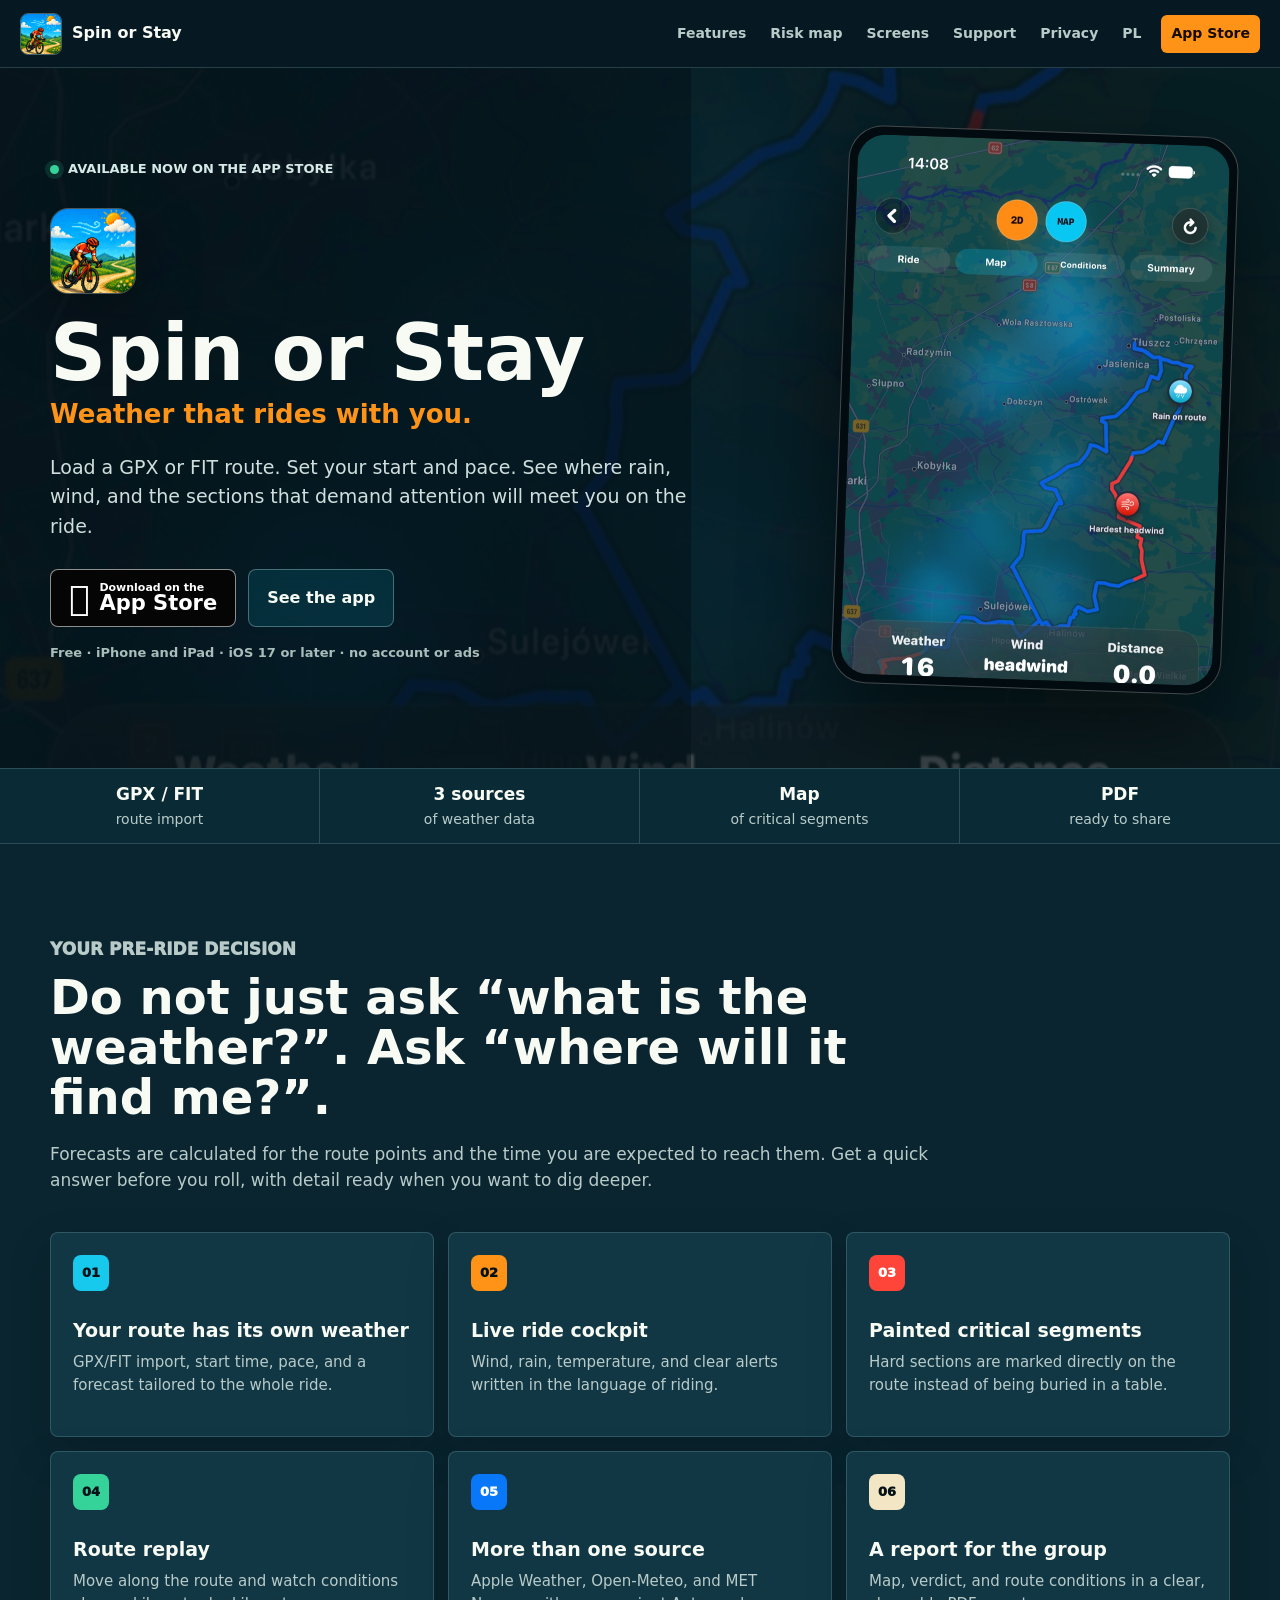
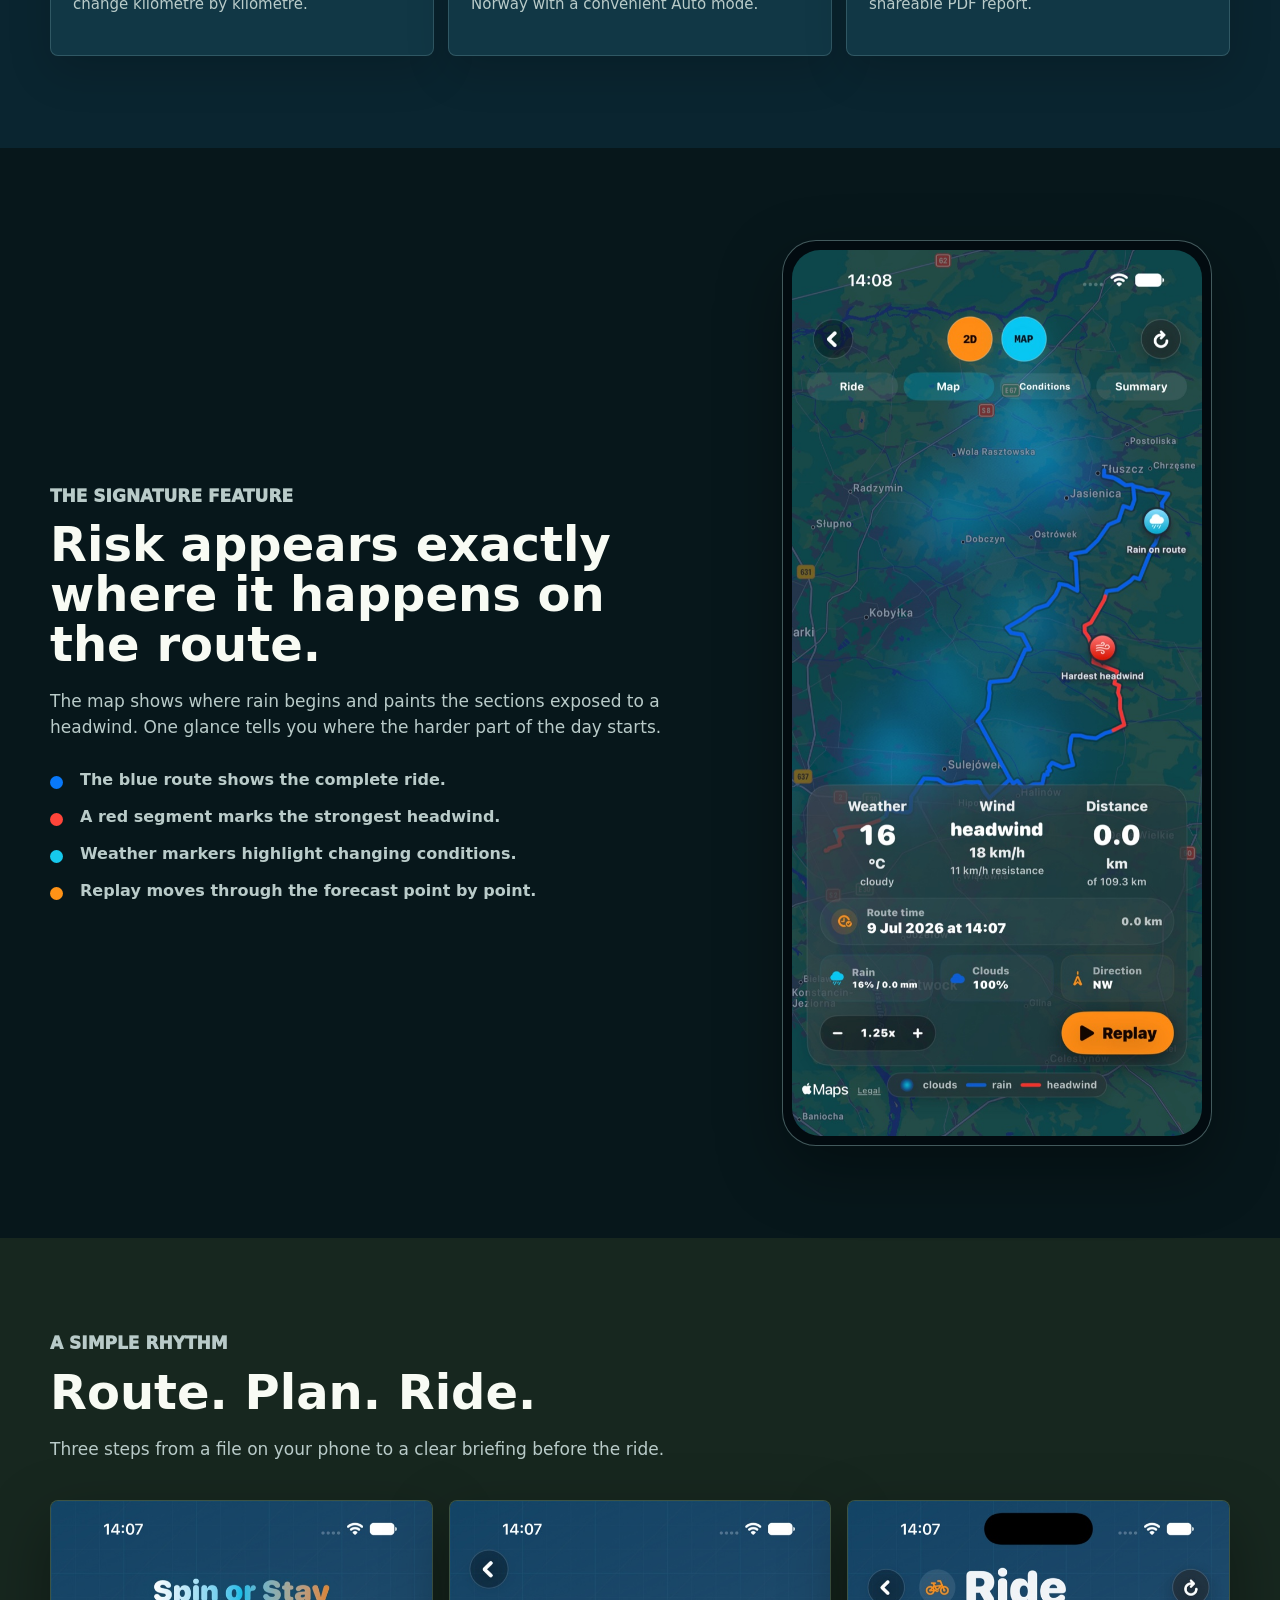
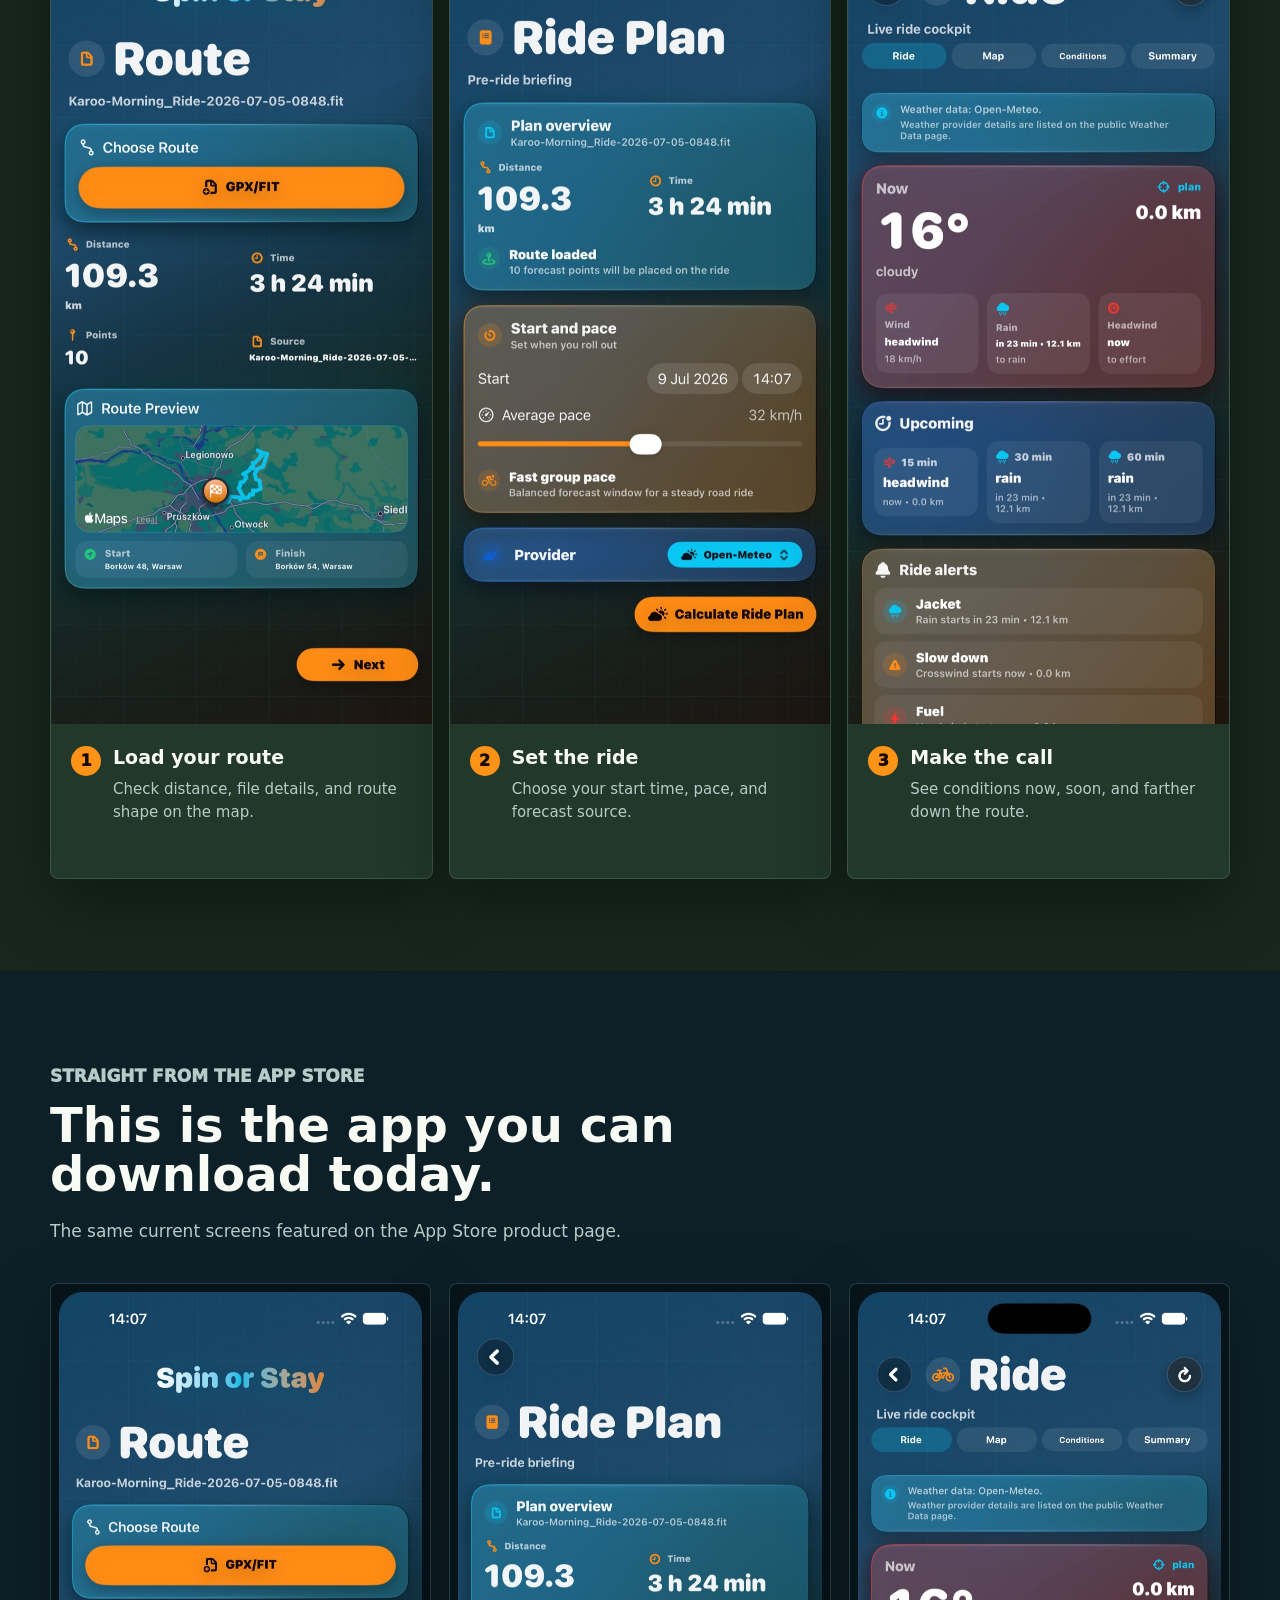
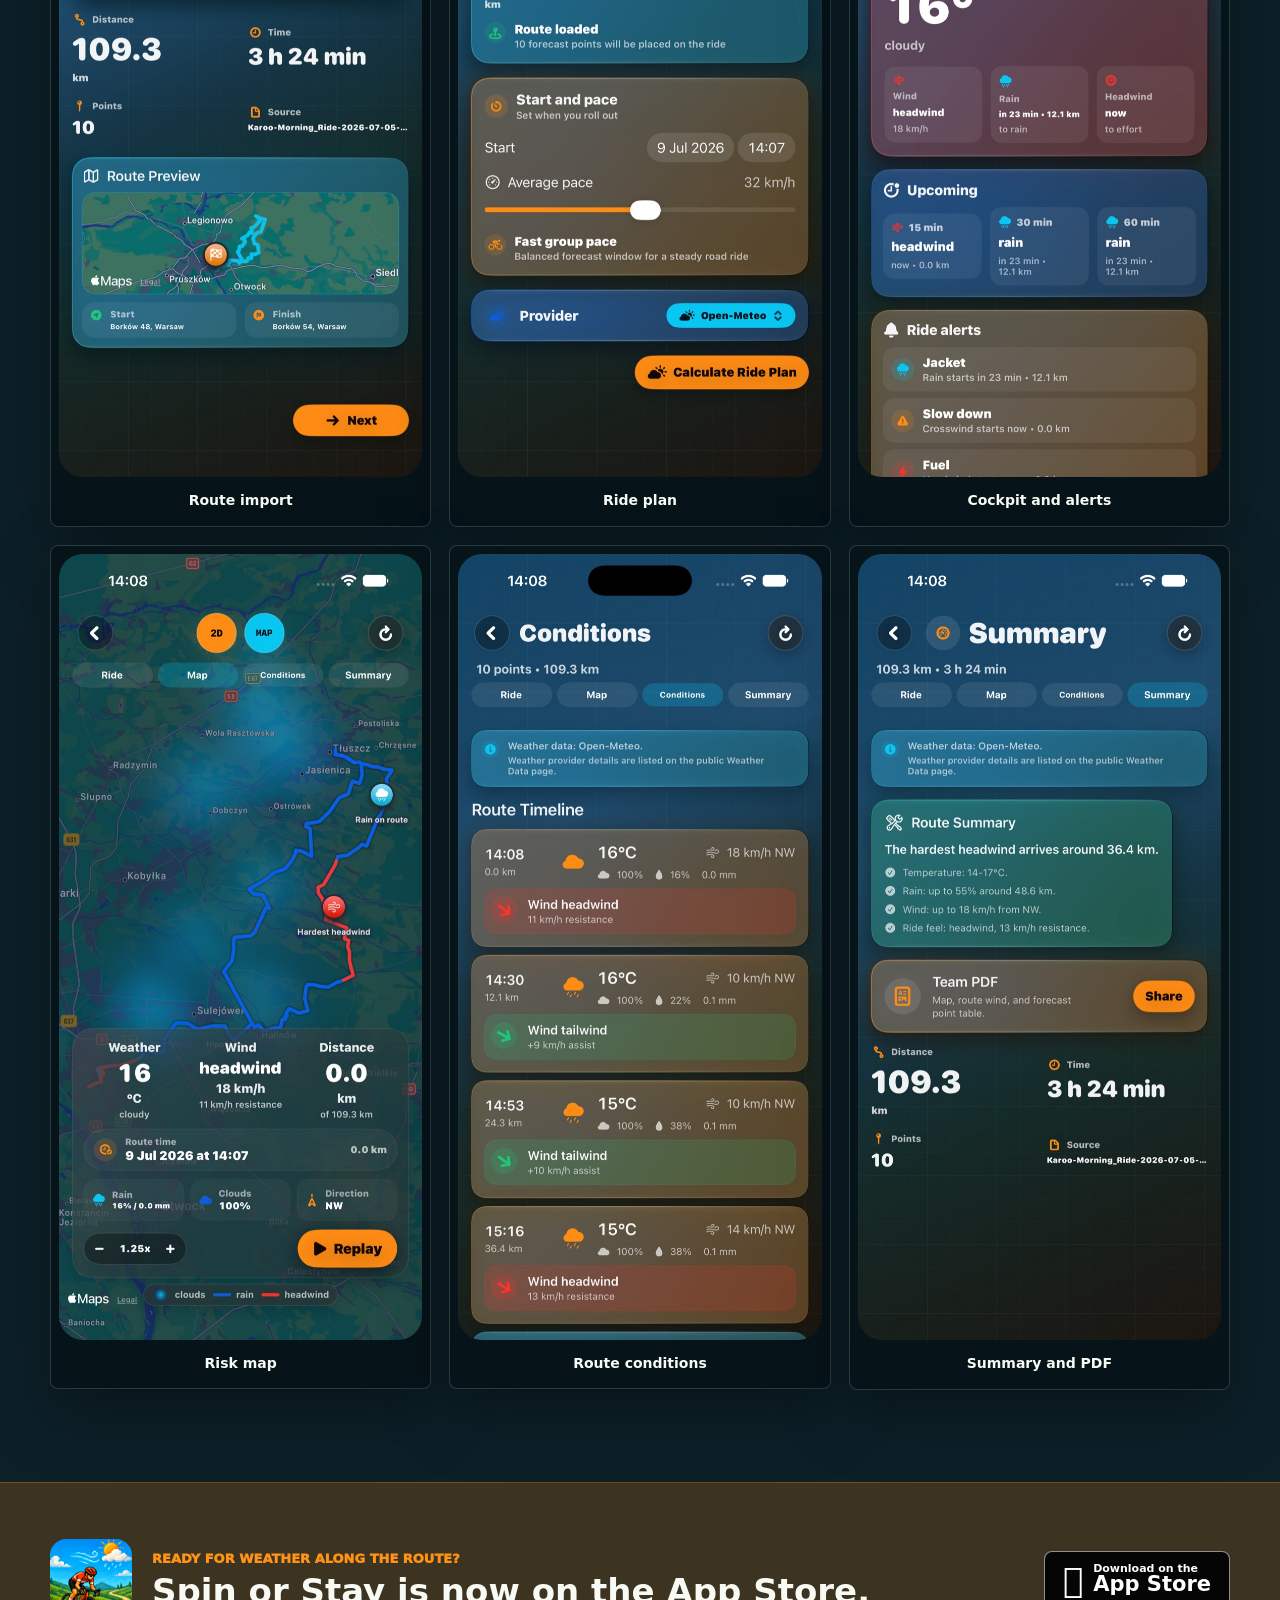
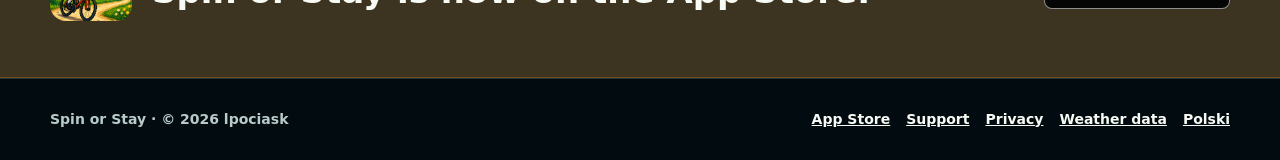
==== commit 87e6aa07: "Refresh App Store product site" ====
--- a/en/index.html
+++ b/en/index.html
@@ -3,17 +3,11 @@
   <head>
     <meta charset="utf-8">
     <meta name="viewport" content="width=device-width, initial-scale=1">
-    <meta
-      name="description"
-      content="Spin or Stay is an iOS cycling weather app with GPX/FIT import, route-timed forecasts, critical segment painting, replay, and PDF reports."
-    >
-    <meta property="og:title" content="Spin or Stay">
-    <meta
-      property="og:description"
-      content="Cycling weather calculated along the route, timeline, and real wind direction."
-    >
-    <meta property="og:image" content="../assets/screens/map.jpg?v=20260709">
-    <meta name="theme-color" content="#061923">
+    <meta name="description" content="Spin or Stay is an iOS cycling weather app with route-timed forecasts, critical segments, replay, and PDF reports. Download it free on the App Store.">
+    <meta property="og:title" content="Spin or Stay - weather that rides with you">
+    <meta property="og:description" content="Load a GPX or FIT route and see wind, rain, and critical segments exactly where you will meet them.">
+    <meta property="og:image" content="../assets/screens/en/map.jpg?v=20260710">
+    <meta name="theme-color" content="#071923">
     <title>Spin or Stay - cycling weather</title>
     <link rel="alternate" hreflang="pl" href="https://lpociask.github.io/pogoda-dla-kolarza/">
     <link rel="alternate" hreflang="en" href="https://lpociask.github.io/pogoda-dla-kolarza/en/">
@@ -22,114 +16,93 @@
   </head>
   <body>
     <header class="site-header" aria-label="Main navigation">
-      <a class="brand" href="index.html" aria-label="Spin or Stay">
+      <a class="brand" href="#top" aria-label="Spin or Stay">
         <img src="../assets/app-icon.png" alt="">
         <span>Spin or Stay</span>
       </a>
       <nav>
         <a href="#features">Features</a>
-        <a href="#map">Map</a>
+        <a href="#map">Risk map</a>
         <a href="#screens">Screens</a>
-        <a href="#status">Status</a>
         <a href="support.html">Support</a>
         <a href="privacy.html">Privacy</a>
         <a href="../">PL</a>
+        <a class="nav-store" href="https://apps.apple.com/app/spin-or-stay/id6789113229">App Store</a>
       </nav>
     </header>
 
     <main id="top">
-      <section class="hero" aria-labelledby="hero-title">
+      <section class="hero hero-en" aria-labelledby="hero-title">
         <div class="hero-copy">
-          <p class="eyebrow">Cycling weather on the route timeline</p>
+          <div class="availability"><span></span>Available now on the App Store</div>
+          <img class="hero-icon" src="../assets/app-icon.png" alt="">
           <h1 id="hero-title">Spin or Stay</h1>
+          <p class="hero-tagline">Weather that rides with you.</p>
           <p class="hero-lead">
-            Import a GPX/FIT route, set your pace, and see where wind, rain,
-            and critical segments will actually affect the ride.
+            Load a GPX or FIT route. Set your start and pace. See where rain, wind,
+            and the sections that demand attention will meet you on the ride.
           </p>
           <div class="hero-actions">
-            <a class="button primary" href="#screens">See current screens</a>
-            <a class="button secondary" href="#map">Risk map</a>
-          </div>
-        </div>
-        <div class="hero-metrics" aria-label="Product signals">
-          <span><strong>109.3 km</strong> test route</span>
-          <span><strong>10</strong> forecast points</span>
-          <span><strong>34 km/h</strong> wind</span>
-          <span><strong>PDF</strong> ride report</span>
-        </div>
-      </section>
-
-      <section id="features" class="section section-cockpit" aria-labelledby="features-title">
-        <div class="section-inner split">
-          <div class="copy-stack">
-            <p class="section-kicker">Current app feel</p>
-            <h2 id="features-title">Dark cockpit, quick verdict, route painted by risk</h2>
-            <p>
-              The current build is focused on decisions. Spin or Stay shows
-              temperature, wind, rain, and critical route segments in ride terms,
-              not just as a generic weather table.
-            </p>
-          </div>
-          <div class="feature-grid" aria-label="Key features">
-            <article>
-              <span>01</span>
-              <h3>GPX/FIT</h3>
-              <p>Import a file and preview distance, duration, points, start, and finish.</p>
-            </article>
-            <article>
-              <span>02</span>
-              <h3>Ride cockpit</h3>
-              <p>One screen for wind, rain, effort, and near-term riding alerts.</p>
-            </article>
-            <article>
-              <span>03</span>
-              <h3>Risk map</h3>
-              <p>Red route segments mark headwind trouble, while layers separate risk types.</p>
-            </article>
-            <article>
-              <span>04</span>
-              <h3>Replay</h3>
-              <p>Play the route point by point and watch conditions change along the ride.</p>
-            </article>
-            <article>
-              <span>05</span>
-              <h3>Weather providers</h3>
-              <p>Auto, Apple Weather, Open-Meteo, and MET Norway as live forecast sources.</p>
-            </article>
-            <article>
-              <span>06</span>
-              <h3>PDF report</h3>
-              <p>Share a route summary with map, wind, forecast table, and pre-ride verdict.</p>
-            </article>
-          </div>
-        </div>
-      </section>
-
-      <section class="section section-flow" aria-labelledby="flow-title">
+            <a class="store-button" href="https://apps.apple.com/app/spin-or-stay/id6789113229" aria-label="Download Spin or Stay on the App Store">
+              <span class="apple-mark"></span>
+              <span><small>Download on the</small><strong>App Store</strong></span>
+            </a>
+            <a class="button secondary" href="#screens">See the app</a>
+          </div>
+          <p class="store-note">Free · iPhone and iPad · iOS 17 or later · no account or ads</p>
+        </div>
+        <div class="hero-screen" aria-hidden="true">
+          <img src="../assets/screens/en/map.jpg?v=20260710" alt="">
+        </div>
+      </section>
+
+      <section class="signal-strip" aria-label="Key capabilities">
+        <span><b>GPX / FIT</b> route import</span>
+        <span><b>3 sources</b> of weather data</span>
+        <span><b>Map</b> of critical segments</span>
+        <span><b>PDF</b> ready to share</span>
+      </section>
+
+      <section id="features" class="section section-intro" aria-labelledby="features-title">
         <div class="section-inner">
           <div class="section-heading">
-            <p class="section-kicker">Flow</p>
-            <h2 id="flow-title">From route file to roll-out decision</h2>
+            <p class="section-kicker">Your pre-ride decision</p>
+            <h2 id="features-title">Do not just ask “what is the weather?”. Ask “where will it find me?”.</h2>
             <p>
-              The current screens show the full rhythm: load a route, set the
-              ride plan, calculate weather, and read the result as a pre-ride briefing.
+              Forecasts are calculated for the route points and the time you are expected to reach them.
+              Get a quick answer before you roll, with detail ready when you want to dig deeper.
             </p>
           </div>
-          <div class="process-grid">
-            <article>
-              <img src="../assets/screens/route.jpg?v=20260709" alt="Route import screen with GPX/FIT, map preview, distance, and points">
-              <h3>Route</h3>
-              <p>The FIT file immediately shows route shape, distance, and forecast points.</p>
-            </article>
-            <article>
-              <img src="../assets/screens/plan.jpg?v=20260709" alt="Ride plan screen with pace, start time, and weather provider">
-              <h3>Plan</h3>
-              <p>Pace and weather source set the context for the whole forecast.</p>
-            </article>
-            <article>
-              <img src="../assets/screens/ride.jpg?v=20260709" alt="Ride cockpit screen with wind, rain, and alert cards">
-              <h3>Cockpit</h3>
-              <p>Alerts tell you when to slow down, eat, watch wind, or expect rain.</p>
+          <div class="feature-grid" aria-label="Key features">
+            <article class="feature-route">
+              <span>01</span>
+              <h3>Your route has its own weather</h3>
+              <p>GPX/FIT import, start time, pace, and a forecast tailored to the whole ride.</p>
+            </article>
+            <article class="feature-ride">
+              <span>02</span>
+              <h3>Live ride cockpit</h3>
+              <p>Wind, rain, temperature, and clear alerts written in the language of riding.</p>
+            </article>
+            <article class="feature-map">
+              <span>03</span>
+              <h3>Painted critical segments</h3>
+              <p>Hard sections are marked directly on the route instead of being buried in a table.</p>
+            </article>
+            <article class="feature-replay">
+              <span>04</span>
+              <h3>Route replay</h3>
+              <p>Move along the route and watch conditions change kilometre by kilometre.</p>
+            </article>
+            <article class="feature-weather">
+              <span>05</span>
+              <h3>More than one source</h3>
+              <p>Apple Weather, Open-Meteo, and MET Norway with a convenient Auto mode.</p>
+            </article>
+            <article class="feature-report">
+              <span>06</span>
+              <h3>A report for the group</h3>
+              <p>Map, verdict, and route conditions in a clear, shareable PDF report.</p>
             </article>
           </div>
         </div>
@@ -138,95 +111,86 @@
       <section id="map" class="section section-map" aria-labelledby="map-title">
         <div class="section-inner map-layout">
           <div class="map-copy">
-            <p class="section-kicker">Risk map</p>
-            <h2 id="map-title">Critical segments are drawn directly on the route</h2>
+            <p class="section-kicker">The signature feature</p>
+            <h2 id="map-title">Risk appears exactly where it happens on the route.</h2>
             <p>
-              The strongest headwind does not disappear into a table. The map
-              paints the problem segment red, labels the alert, and keeps a
-              legend for cloud, rain, and headwind layers.
+              The map shows where rain begins and paints the sections exposed to a headwind.
+              One glance tells you where the harder part of the day starts.
             </p>
             <ul class="signal-list">
-              <li><strong>Cyan</strong> for the base route.</li>
-              <li><strong>Red</strong> for headwind segments.</li>
-              <li><strong>Orange</strong> for actions and replay.</li>
-              <li><strong>Green</strong> for readable ride summaries.</li>
+              <li><strong>The blue route</strong> shows the complete ride.</li>
+              <li><strong>A red segment</strong> marks the strongest headwind.</li>
+              <li><strong>Weather markers</strong> highlight changing conditions.</li>
+              <li><strong>Replay</strong> moves through the forecast point by point.</li>
             </ul>
           </div>
           <figure class="phone-feature">
-            <img src="../assets/screens/map.jpg?v=20260709" alt="Spin or Stay map with red headwind segment, risk legend, and replay panel">
+            <img src="../assets/screens/en/map.jpg?v=20260710" alt="Spin or Stay map with a red headwind segment and rain marker">
           </figure>
+        </div>
+      </section>
+
+      <section class="section section-flow" aria-labelledby="flow-title">
+        <div class="section-inner">
+          <div class="section-heading compact">
+            <p class="section-kicker">A simple rhythm</p>
+            <h2 id="flow-title">Route. Plan. Ride.</h2>
+            <p>Three steps from a file on your phone to a clear briefing before the ride.</p>
+          </div>
+          <div class="process-grid">
+            <article>
+              <img src="../assets/screens/en/route.jpg?v=20260710" alt="GPX or FIT route import with map preview">
+              <div><span>1</span><h3>Load your route</h3><p>Check distance, file details, and route shape on the map.</p></div>
+            </article>
+            <article>
+              <img src="../assets/screens/en/plan.jpg?v=20260710" alt="Ride plan with start, pace, and weather source">
+              <div><span>2</span><h3>Set the ride</h3><p>Choose your start time, pace, and forecast source.</p></div>
+            </article>
+            <article>
+              <img src="../assets/screens/en/ride.jpg?v=20260710" alt="Ride cockpit with forecast and alerts">
+              <div><span>3</span><h3>Make the call</h3><p>See conditions now, soon, and farther down the route.</p></div>
+            </article>
+          </div>
         </div>
       </section>
 
       <section id="screens" class="section section-screens" aria-labelledby="screens-title">
         <div class="section-inner">
           <div class="section-heading narrow">
-            <p class="section-kicker">Current screens</p>
-            <h2 id="screens-title">Fresh screenshots from the current build</h2>
-            <p>
-              Captured from the current iPhone simulator build: dark glass UI,
-              grid background, ride cockpit, risk map, route conditions, and a
-              summary with a clear verdict.
-            </p>
-          </div>
-
+            <p class="section-kicker">Straight from the App Store</p>
+            <h2 id="screens-title">This is the app you can download today.</h2>
+            <p>The same current screens featured on the App Store product page.</p>
+          </div>
           <div class="screen-grid" aria-label="App screenshot gallery">
-            <figure>
-              <img src="../assets/screens/route.jpg?v=20260709" alt="GPX/FIT import and route preview">
-              <figcaption>Import and route preview</figcaption>
-            </figure>
-            <figure>
-              <img src="../assets/screens/plan.jpg?v=20260709" alt="Ride plan and weather provider selection">
-              <figcaption>Ride plan</figcaption>
-            </figure>
-            <figure>
-              <img src="../assets/screens/ride.jpg?v=20260709" alt="Ride cockpit with alert cards">
-              <figcaption>Cockpit and alerts</figcaption>
-            </figure>
-            <figure>
-              <img src="../assets/screens/map.jpg?v=20260709" alt="Map with critical headwind segments">
-              <figcaption>Risk map</figcaption>
-            </figure>
-            <figure>
-              <img src="../assets/screens/conditions.jpg?v=20260709" alt="Weather conditions along route points">
-              <figcaption>Route conditions</figcaption>
-            </figure>
-            <figure>
-              <img src="../assets/screens/summary.jpg?v=20260709" alt="Route summary and PDF report">
-              <figcaption>Summary and PDF</figcaption>
-            </figure>
-          </div>
-        </div>
-      </section>
-
-      <section id="status" class="section section-status" aria-labelledby="status-title">
-        <div class="section-inner status-panel">
+            <figure><img src="../assets/screens/en/route.jpg?v=20260710" alt="GPX/FIT import and route preview"><figcaption>Route import</figcaption></figure>
+            <figure><img src="../assets/screens/en/plan.jpg?v=20260710" alt="Ride plan and weather source selection"><figcaption>Ride plan</figcaption></figure>
+            <figure><img src="../assets/screens/en/ride.jpg?v=20260710" alt="Ride cockpit with forecast and alerts"><figcaption>Cockpit and alerts</figcaption></figure>
+            <figure><img src="../assets/screens/en/map.jpg?v=20260710" alt="Map with critical route segments"><figcaption>Risk map</figcaption></figure>
+            <figure><img src="../assets/screens/en/conditions.jpg?v=20260710" alt="Weather conditions at route points"><figcaption>Route conditions</figcaption></figure>
+            <figure><img src="../assets/screens/en/summary.jpg?v=20260710" alt="Ride summary and PDF report"><figcaption>Summary and PDF</figcaption></figure>
+          </div>
+        </div>
+      </section>
+
+      <section class="download-band" aria-labelledby="download-title">
+        <div>
+          <img src="../assets/app-icon.png" alt="">
           <div>
-            <p class="section-kicker">Status</p>
-            <h2 id="status-title">Public product site, private app code</h2>
-            <p>
-              This site shows the product and current features. The app
-              repository remains private; only the website files, icon, and
-              screenshots are public.
-            </p>
-          </div>
-          <div class="status-list" aria-label="Feature status">
-            <article>
-              <h3>Available now</h3>
-              <p>GPX/FIT, ride cockpit, weather providers, risk map, replay, and PDF report.</p>
-            </article>
-            <article>
-              <h3>App Store</h3>
-              <p>Support, privacy policy, and weather data attribution pages are ready for App Store Connect.</p>
-            </article>
-          </div>
-        </div>
+            <p class="section-kicker">Ready for weather along the route?</p>
+            <h2 id="download-title">Spin or Stay is now on the App Store.</h2>
+          </div>
+        </div>
+        <a class="store-button" href="https://apps.apple.com/app/spin-or-stay/id6789113229" aria-label="Download Spin or Stay on the App Store">
+          <span class="apple-mark"></span>
+          <span><small>Download on the</small><strong>App Store</strong></span>
+        </a>
       </section>
     </main>
 
     <footer class="site-footer">
-      <span>Spin or Stay</span>
+      <span>Spin or Stay · © 2026 lpociask</span>
       <span>
+        <a href="https://apps.apple.com/app/spin-or-stay/id6789113229">App Store</a>
         <a href="support.html">Support</a>
         <a href="privacy.html">Privacy</a>
         <a href="weather-data.html">Weather data</a>
--- a/styles.css
+++ b/styles.css
@@ -1,22 +1,22 @@
 :root {
   color-scheme: dark;
-  --ink: #f7fbf6;
-  --muted: rgba(236, 248, 246, 0.72);
-  --soft: rgba(236, 248, 246, 0.52);
-  --night: #061923;
-  --deep: #082832;
-  --panel: rgba(14, 55, 67, 0.72);
-  --panel-strong: rgba(26, 72, 76, 0.88);
-  --line: rgba(184, 245, 244, 0.18);
-  --strong-line: rgba(184, 245, 244, 0.34);
-  --cyan: #15d1ee;
-  --cyan-deep: #0b8298;
-  --orange: #ff9518;
-  --amber: #d88a2b;
-  --red: #ff4038;
-  --green: #22c58d;
-  --cream: #fff4d6;
-  --shadow: 0 26px 70px rgba(0, 0, 0, 0.34);
+  --ink: #f8fbf4;
+  --muted: #b9cbc9;
+  --soft: #81999c;
+  --night: #071923;
+  --navy: #0c2633;
+  --teal: #0e3b43;
+  --olive: #1d2d23;
+  --panel: #123846;
+  --panel-warm: #3b3424;
+  --line: rgba(190, 239, 236, 0.18);
+  --line-strong: rgba(190, 239, 236, 0.34);
+  --cyan: #16c9ed;
+  --blue: #0878f9;
+  --orange: #ff9317;
+  --red: #ff453a;
+  --green: #35d39a;
+  --shadow: 0 24px 64px rgba(0, 0, 0, 0.34);
 }
 
 * {
@@ -25,18 +25,15 @@
 
 html {
   scroll-behavior: smooth;
+  scroll-padding-top: 72px;
 }
 
 body {
   margin: 0;
-  background:
-    linear-gradient(rgba(255, 255, 255, 0.035) 1px, transparent 1px),
-    linear-gradient(90deg, rgba(255, 255, 255, 0.035) 1px, transparent 1px),
-    linear-gradient(150deg, #07202b 0%, #071923 42%, #10160f 100%);
-  background-size: 72px 72px, 72px 72px, auto;
+  background: var(--night);
   color: var(--ink);
   font-family: Inter, ui-sans-serif, system-ui, -apple-system, BlinkMacSystemFont, "Segoe UI", sans-serif;
-  line-height: 1.6;
+  line-height: 1.55;
 }
 
 img {
@@ -48,17 +45,42 @@
   color: inherit;
 }
 
+h1,
+h2,
+h3,
+p {
+  margin-top: 0;
+}
+
+h1 {
+  margin-bottom: 4px;
+  font-size: 78px;
+  line-height: 0.96;
+}
+
+h2 {
+  margin-bottom: 18px;
+  font-size: 48px;
+  line-height: 1.04;
+}
+
+h3 {
+  margin-bottom: 8px;
+  font-size: 19px;
+  line-height: 1.25;
+}
+
 .site-header {
   position: sticky;
   top: 0;
-  z-index: 20;
+  z-index: 50;
   display: flex;
   align-items: center;
   justify-content: space-between;
-  gap: 18px;
+  gap: 20px;
   min-height: 68px;
-  padding: 10px clamp(18px, 4vw, 56px);
-  background: rgba(6, 25, 35, 0.78);
+  padding: 10px max(18px, calc((100vw - 1240px) / 2));
+  background: rgba(7, 25, 35, 0.9);
   border-bottom: 1px solid var(--line);
   backdrop-filter: blur(18px);
 }
@@ -68,187 +90,257 @@
   align-items: center;
   gap: 10px;
   flex: 0 0 auto;
-  font-weight: 950;
+  font-weight: 900;
   text-decoration: none;
 }
 
 .brand img {
-  width: 40px;
-  height: 40px;
-  border: 1px solid var(--strong-line);
+  width: 42px;
+  height: 42px;
+  border: 1px solid var(--line-strong);
   border-radius: 8px;
-  box-shadow: 0 0 0 3px rgba(21, 209, 238, 0.1);
 }
 
 nav {
   display: flex;
-  flex-wrap: wrap;
+  align-items: center;
   justify-content: flex-end;
-  gap: 8px;
+  gap: 4px;
   color: var(--muted);
-  font-size: 0.92rem;
-  font-weight: 850;
+  font-size: 14px;
+  font-weight: 800;
 }
 
 nav a {
-  min-height: 38px;
   display: inline-flex;
   align-items: center;
-  padding: 8px 11px;
-  border-radius: 8px;
+  min-height: 38px;
+  padding: 8px 10px;
+  border-radius: 6px;
   text-decoration: none;
+  white-space: nowrap;
 }
 
 nav a:hover,
 nav a:focus-visible {
-  background: rgba(21, 209, 238, 0.14);
+  background: rgba(22, 201, 237, 0.12);
   color: var(--ink);
   outline: 2px solid transparent;
+}
+
+nav .nav-store {
+  margin-left: 6px;
+  background: var(--orange);
+  color: #160b00;
 }
 
 .hero {
   position: relative;
   isolation: isolate;
   overflow: hidden;
-  min-height: min(760px, 82svh);
-  display: flex;
+  min-height: 700px;
+  display: grid;
+  grid-template-columns: minmax(0, 1fr) minmax(340px, 0.72fr);
   align-items: center;
-  padding: 86px clamp(18px, 7vw, 96px) 116px;
-  background-image:
-    linear-gradient(90deg, rgba(4, 15, 21, 0.96) 0%, rgba(4, 15, 21, 0.78) 44%, rgba(4, 15, 21, 0.3) 100%),
-    url("assets/screens/map.jpg?v=20260709");
+  gap: 48px;
+  padding: 56px max(24px, calc((100vw - 1180px) / 2)) 72px;
+  background-color: #061720;
   background-repeat: no-repeat;
   background-size: cover;
-  background-position: center 44%;
+  background-position: center;
+}
+
+.hero-pl {
+  background-image: url("assets/screens/pl/map.jpg?v=20260710");
+}
+
+.hero-en {
+  background-image: url("assets/screens/en/map.jpg?v=20260710");
+}
+
+.hero::before {
+  content: "";
+  position: absolute;
+  inset: 0;
+  z-index: -2;
+  background: rgba(4, 16, 22, 0.76);
 }
 
 .hero::after {
   content: "";
   position: absolute;
-  inset: auto 0 0;
+  inset: 0 46% 0 0;
   z-index: -1;
-  height: 180px;
-  background: linear-gradient(0deg, rgba(6, 25, 35, 1), rgba(6, 25, 35, 0));
-  pointer-events: none;
+  background: rgba(4, 16, 22, 0.48);
 }
 
 .hero-copy {
-  width: min(740px, 100%);
-}
-
-.eyebrow,
-.section-kicker {
-  margin: 0 0 12px;
+  max-width: 690px;
+}
+
+.hero-icon {
+  width: 86px;
+  height: 86px;
+  margin: 26px 0 22px;
+  border: 1px solid rgba(255, 255, 255, 0.28);
+  border-radius: 18px;
+  box-shadow: var(--shadow);
+}
+
+.availability {
+  display: inline-flex;
+  align-items: center;
+  gap: 9px;
+  color: #d5e9e6;
+  font-size: 13px;
+  font-weight: 900;
+  text-transform: uppercase;
+}
+
+.availability span {
+  width: 9px;
+  height: 9px;
+  border-radius: 50%;
+  background: var(--green);
+  box-shadow: 0 0 0 5px rgba(53, 211, 154, 0.14);
+}
+
+.hero-tagline {
+  margin-bottom: 18px;
   color: var(--orange);
-  font-size: 0.78rem;
-  font-weight: 950;
-  letter-spacing: 0;
-  text-transform: uppercase;
-}
-
-h1,
-h2,
-h3,
-p {
-  margin-top: 0;
-}
-
-h1 {
-  max-width: 860px;
-  margin-bottom: 18px;
-  font-size: 5.8rem;
-  line-height: 0.92;
-}
-
-h2 {
-  margin-bottom: 18px;
-  font-size: 3.15rem;
-  line-height: 1.02;
-}
-
-h3 {
-  margin-bottom: 8px;
-  font-size: 1.1rem;
-  line-height: 1.25;
+  font-size: 26px;
+  font-weight: 900;
 }
 
 .hero-lead {
   max-width: 650px;
   margin-bottom: 28px;
-  color: var(--muted);
-  font-size: 1.2rem;
+  color: #d0dfdd;
+  font-size: 19px;
 }
 
 .hero-actions {
   display: flex;
   flex-wrap: wrap;
+  align-items: stretch;
   gap: 12px;
 }
 
+.store-button,
 .button {
   display: inline-flex;
   align-items: center;
   justify-content: center;
-  min-height: 50px;
+  min-height: 58px;
+  border-radius: 8px;
+  text-decoration: none;
+  transition: transform 160ms ease, background-color 160ms ease;
+}
+
+.store-button {
+  gap: 10px;
+  padding: 8px 18px;
+  border: 1px solid rgba(255, 255, 255, 0.55);
+  background: #050505;
+  color: #fff;
+}
+
+.apple-mark {
+  font-size: 34px;
+  line-height: 1;
+}
+
+.store-button > span:last-child {
+  display: grid;
+  line-height: 1.02;
+}
+
+.store-button small {
+  font-size: 11px;
+  font-weight: 650;
+}
+
+.store-button strong {
+  font-size: 21px;
+}
+
+.button {
   padding: 12px 18px;
-  border: 1px solid var(--strong-line);
-  border-radius: 8px;
-  font: inherit;
-  font-weight: 950;
-  text-decoration: none;
-  box-shadow: 0 18px 42px rgba(0, 0, 0, 0.24);
-}
-
-.button.primary {
-  background: var(--orange);
-  border-color: rgba(255, 149, 24, 0.9);
-  color: #160b00;
+  border: 1px solid var(--line-strong);
+  font-weight: 900;
 }
 
 .button.secondary {
-  background: rgba(21, 209, 238, 0.12);
+  background: rgba(22, 201, 237, 0.12);
   color: var(--ink);
-}
-
+  backdrop-filter: blur(12px);
+}
+
+.store-button:hover,
+.store-button:focus-visible,
 .button:hover,
 .button:focus-visible {
-  transform: translateY(1px);
+  transform: translateY(-2px);
   outline: 2px solid transparent;
 }
 
-.hero-metrics {
-  position: absolute;
-  left: clamp(18px, 7vw, 96px);
-  right: clamp(18px, 7vw, 96px);
-  bottom: 24px;
+.store-note {
+  margin: 16px 0 0;
+  color: #a9bdba;
+  font-size: 13px;
+  font-weight: 700;
+}
+
+.hero-screen {
+  width: min(390px, 100%);
+  justify-self: end;
+  padding: 8px;
+  border: 1px solid rgba(255, 255, 255, 0.25);
+  border-radius: 34px;
+  background: #020b10;
+  box-shadow: 0 36px 90px rgba(0, 0, 0, 0.48);
+  transform: rotate(2deg);
+}
+
+.hero-screen img {
+  width: 100%;
+  height: 540px;
+  object-fit: cover;
+  object-position: top;
+  border-radius: 28px;
+}
+
+.signal-strip {
   display: grid;
   grid-template-columns: repeat(4, minmax(0, 1fr));
-  gap: 10px;
-}
-
-.hero-metrics span {
-  min-height: 54px;
-  display: grid;
-  align-content: center;
+  border-top: 1px solid var(--line);
+  border-bottom: 1px solid var(--line);
+  background: #0a2b36;
+}
+
+.signal-strip span {
+  min-height: 70px;
+  display: grid;
+  place-content: center;
   gap: 2px;
-  padding: 10px 12px;
-  border: 1px solid var(--line);
-  border-radius: 8px;
-  background: rgba(9, 47, 58, 0.58);
+  padding: 12px 20px;
+  border-right: 1px solid var(--line);
   color: var(--muted);
-  font-size: 0.86rem;
-  font-weight: 850;
-  backdrop-filter: blur(16px);
-}
-
-.hero-metrics strong {
-  display: block;
+  font-size: 14px;
+  text-align: center;
+}
+
+.signal-strip span:last-child {
+  border-right: 0;
+}
+
+.signal-strip b {
   color: var(--ink);
-  font-size: 1.05rem;
+  font-size: 17px;
 }
 
 .section {
-  padding: clamp(58px, 8vw, 104px) clamp(18px, 5vw, 64px);
+  padding: 92px 28px;
 }
 
 .section-inner {
@@ -256,39 +348,279 @@
   margin: 0 auto;
 }
 
-.split,
-.map-layout,
-.status-panel {
-  display: grid;
-  grid-template-columns: minmax(0, 0.9fr) minmax(320px, 1.1fr);
-  gap: clamp(30px, 6vw, 76px);
+.section-intro {
+  background: #0a2530;
+}
+
+.section-map {
+  background: #07171b;
+}
+
+.section-flow {
+  background: #17271f;
+}
+
+.section-screens {
+  background: #0d2028;
+}
+
+.section-heading {
+  max-width: 900px;
+  margin-bottom: 38px;
+}
+
+.section-heading.compact,
+.section-heading.narrow {
+  max-width: 720px;
+}
+
+.section-kicker,
+.eyebrow {
+  margin: 0 0 11px;
+  color: var(--orange);
+  font-size: 13px;
+  font-weight: 950;
+  text-transform: uppercase;
+}
+
+.section p {
+  color: var(--muted);
+  font-size: 17px;
+}
+
+.feature-grid {
+  display: grid;
+  grid-template-columns: repeat(3, minmax(0, 1fr));
+  gap: 14px;
+}
+
+.feature-grid article {
+  min-height: 205px;
+  padding: 22px;
+  border: 1px solid var(--line);
+  border-radius: 8px;
+  background: #113745;
+  box-shadow: 0 16px 44px rgba(0, 0, 0, 0.16);
+}
+
+.feature-grid span {
+  display: inline-grid;
+  place-items: center;
+  width: 36px;
+  height: 36px;
+  margin-bottom: 28px;
+  border-radius: 8px;
+  background: var(--cyan);
+  color: #041218;
+  font-size: 13px;
+  font-weight: 950;
+}
+
+.feature-grid .feature-ride span {
+  background: var(--orange);
+}
+
+.feature-grid .feature-map span {
+  background: var(--red);
+  color: #fff;
+}
+
+.feature-grid .feature-replay span {
+  background: var(--green);
+}
+
+.feature-grid .feature-weather span {
+  background: var(--blue);
+  color: #fff;
+}
+
+.feature-grid .feature-report span {
+  background: #f2e6c4;
+}
+
+.feature-grid p {
+  margin-bottom: 0;
+  font-size: 15px;
+}
+
+.map-layout {
+  display: grid;
+  grid-template-columns: minmax(0, 0.95fr) minmax(340px, 0.7fr);
   align-items: center;
-}
-
-.section-cockpit {
-  background: rgba(6, 25, 35, 0.72);
-}
-
-.section-flow {
-  background: linear-gradient(180deg, rgba(12, 45, 57, 0.88), rgba(8, 27, 34, 0.9));
-}
-
-.section-map {
-  background: #041419;
-}
-
-.section-screens {
-  background: linear-gradient(180deg, rgba(4, 20, 25, 0.96), rgba(18, 24, 17, 0.96));
-}
-
-.section-status {
-  background: #061923;
+  gap: 80px;
+}
+
+.map-copy {
+  max-width: 650px;
+}
+
+.signal-list {
+  display: grid;
+  gap: 12px;
+  margin: 28px 0 0;
+  padding: 0;
+  list-style: none;
+}
+
+.signal-list li {
+  position: relative;
+  padding-left: 30px;
+  color: var(--muted);
+  font-weight: 750;
+}
+
+.signal-list li::before {
+  content: "";
+  position: absolute;
+  left: 0;
+  top: 0.5em;
+  width: 13px;
+  height: 13px;
+  border-radius: 50%;
+  background: var(--blue);
+}
+
+.signal-list li:nth-child(2)::before {
+  background: var(--red);
+}
+
+.signal-list li:nth-child(3)::before {
+  background: var(--cyan);
+}
+
+.signal-list li:nth-child(4)::before {
+  background: var(--orange);
+}
+
+.phone-feature {
+  width: min(430px, 100%);
+  justify-self: center;
+  margin: 0;
+  padding: 9px;
+  border: 1px solid var(--line-strong);
+  border-radius: 34px;
+  background: #020b10;
+  box-shadow: var(--shadow);
+}
+
+.phone-feature img {
+  width: 100%;
+  border-radius: 28px;
+}
+
+.process-grid {
+  display: grid;
+  grid-template-columns: repeat(3, minmax(0, 1fr));
+  gap: 16px;
+}
+
+.process-grid article {
+  overflow: hidden;
+  border: 1px solid rgba(202, 230, 206, 0.16);
+  border-radius: 8px;
+  background: #21382a;
+  box-shadow: var(--shadow);
+}
+
+.process-grid img {
+  width: 100%;
+  aspect-ratio: 720 / 1557;
+  object-fit: cover;
+}
+
+.process-grid article > div {
+  position: relative;
+  min-height: 154px;
+  padding: 22px 20px 20px 62px;
+}
+
+.process-grid article > div > span {
+  position: absolute;
+  top: 22px;
+  left: 20px;
+  display: grid;
+  place-items: center;
+  width: 30px;
+  height: 30px;
+  border-radius: 50%;
+  background: var(--orange);
+  color: #160b00;
+  font-weight: 950;
+}
+
+.process-grid p {
+  margin-bottom: 0;
+  font-size: 15px;
+}
+
+.screen-grid {
+  display: grid;
+  grid-template-columns: repeat(3, minmax(0, 1fr));
+  align-items: start;
+  gap: 18px;
+}
+
+.screen-grid figure {
+  margin: 0;
+  padding: 8px;
+  border: 1px solid var(--line);
+  border-radius: 8px;
+  background: #061319;
+  box-shadow: var(--shadow);
+}
+
+.screen-grid img {
+  width: 100%;
+  aspect-ratio: 720 / 1557;
+  object-fit: cover;
+  border-radius: 24px;
+}
+
+.screen-grid figcaption {
+  padding: 13px 6px 6px;
+  color: var(--ink);
+  font-size: 14px;
+  font-weight: 850;
+  text-align: center;
+}
+
+.download-band {
+  display: flex;
+  align-items: center;
+  justify-content: space-between;
+  gap: 28px;
+  padding: 56px max(28px, calc((100vw - 1180px) / 2));
+  background: #3c3321;
+  border-top: 1px solid rgba(255, 147, 23, 0.28);
+  border-bottom: 1px solid rgba(255, 147, 23, 0.28);
+}
+
+.download-band > div {
+  display: flex;
+  align-items: center;
+  gap: 20px;
+}
+
+.download-band img {
+  width: 82px;
+  height: 82px;
+  flex: 0 0 auto;
+  border-radius: 16px;
+}
+
+.download-band h2 {
+  margin: 0;
+  font-size: 34px;
+}
+
+.download-band .section-kicker {
+  margin-bottom: 5px;
 }
 
 .legal-main {
   min-height: calc(100svh - 68px);
-  padding: clamp(42px, 7vw, 84px) clamp(18px, 6vw, 72px);
-  background: linear-gradient(180deg, rgba(6, 25, 35, 0.96), rgba(4, 20, 25, 0.96));
+  padding: 72px 28px 90px;
+  background: #0a2530;
 }
 
 .legal-page {
@@ -298,32 +630,35 @@
 
 .legal-page h1 {
   margin-bottom: 18px;
-  font-size: clamp(3rem, 8vw, 5.2rem);
+  font-size: 56px;
 }
 
 .legal-lead {
-  max-width: 720px;
+  max-width: 740px;
   color: var(--muted);
-  font-size: 1.14rem;
+  font-size: 18px;
 }
 
 .legal-card {
-  margin-top: 18px;
-  padding: 22px;
+  margin-top: 24px;
+  padding: 28px;
   border: 1px solid var(--line);
   border-radius: 8px;
   background: var(--panel);
   box-shadow: var(--shadow);
-  backdrop-filter: blur(18px);
 }
 
 .legal-card h2 {
-  margin-bottom: 12px;
-  font-size: clamp(1.6rem, 4vw, 2.4rem);
+  margin: 30px 0 12px;
+  font-size: 28px;
+}
+
+.legal-card h2:first-child {
+  margin-top: 0;
 }
 
 .legal-card h3 {
-  margin-top: 22px;
+  margin-top: 24px;
 }
 
 .legal-card p,
@@ -338,16 +673,15 @@
 }
 
 .link-list {
-  display: grid;
-  gap: 10px;
-  padding-left: 0;
+  padding-left: 0 !important;
   list-style: none;
 }
 
 .link-list a,
-.site-footer a {
+.site-footer a,
+.legal-card a {
   color: var(--ink);
-  font-weight: 900;
+  font-weight: 850;
 }
 
 .meta-table {
@@ -368,323 +702,237 @@
   color: var(--ink);
 }
 
-.section p {
-  color: var(--muted);
-  font-size: 1.03rem;
-}
-
-.copy-stack p {
-  max-width: 620px;
-}
-
-.section-heading {
-  max-width: 760px;
-  margin-bottom: 34px;
-}
-
-.section-heading.narrow {
-  max-width: 690px;
-}
-
-.feature-grid,
-.process-grid,
-.screen-grid,
-.status-list {
-  display: grid;
-  gap: 14px;
-}
-
-.feature-grid {
-  grid-template-columns: repeat(2, minmax(0, 1fr));
-}
-
-.feature-grid article,
-.process-grid article,
-.status-list article {
-  min-height: 172px;
-  padding: 22px;
-  border: 1px solid var(--line);
-  border-radius: 8px;
-  background: var(--panel);
-  box-shadow: var(--shadow);
-  backdrop-filter: blur(18px);
-}
-
-.feature-grid span {
-  display: inline-grid;
-  place-items: center;
-  width: 34px;
-  height: 34px;
-  margin-bottom: 16px;
-  border-radius: 8px;
-  background: var(--cyan);
-  color: #031016;
-  font-weight: 950;
-}
-
-.feature-grid article:nth-child(2) span {
-  background: var(--orange);
-}
-
-.feature-grid article:nth-child(3) span {
-  background: var(--red);
-  color: var(--ink);
-}
-
-.feature-grid article:nth-child(4) span {
-  background: var(--green);
-  color: #031016;
-}
-
-.feature-grid article:nth-child(5) span {
-  background: var(--cyan-deep);
-  color: var(--ink);
-}
-
-.feature-grid article:nth-child(6) span {
-  background: var(--cream);
-  color: #181007;
-}
-
-.feature-grid p,
-.process-grid p,
-.status-list p {
-  margin-bottom: 0;
-  font-size: 0.96rem;
-}
-
-.process-grid {
-  grid-template-columns: repeat(3, minmax(0, 1fr));
-}
-
-.process-grid article {
-  min-height: 0;
-  overflow: hidden;
-  padding: 8px;
-  background: rgba(6, 19, 25, 0.68);
-}
-
-.process-grid img {
-  width: 100%;
-  aspect-ratio: 483 / 1050;
-  object-fit: cover;
-  border-radius: 24px;
-}
-
-.process-grid h3,
-.process-grid p {
-  padding-inline: 12px;
-}
-
-.process-grid h3 {
-  margin-top: 18px;
-}
-
-.process-grid p {
-  margin-bottom: 14px;
-}
-
-.map-copy {
-  align-self: center;
-}
-
-.phone-feature {
-  width: min(430px, 100%);
-  justify-self: center;
-  margin: 0;
-  padding: 10px;
-  border: 1px solid var(--strong-line);
-  border-radius: 34px;
-  background: #020b10;
-  box-shadow: 0 32px 80px rgba(0, 0, 0, 0.42);
-}
-
-.phone-feature img {
-  width: 100%;
-  border-radius: 28px;
-}
-
-.signal-list {
-  display: grid;
-  gap: 10px;
-  margin: 26px 0 0;
-  padding: 0;
-  list-style: none;
-}
-
-.signal-list li {
-  position: relative;
-  padding-left: 28px;
-  color: var(--muted);
-  font-weight: 800;
-}
-
-.signal-list li::before {
-  content: "";
-  position: absolute;
-  left: 0;
-  top: 0.64em;
-  width: 12px;
-  height: 12px;
-  border-radius: 50%;
-  background: var(--orange);
-}
-
-.signal-list li:nth-child(1)::before {
-  background: var(--cyan);
-}
-
-.signal-list li:nth-child(2)::before {
-  background: var(--red);
-}
-
-.signal-list li:nth-child(4)::before {
-  background: var(--green);
-}
-
-.screen-grid {
-  grid-template-columns: repeat(3, minmax(0, 1fr));
-  gap: 18px;
-  align-items: start;
-}
-
-.screen-grid figure {
-  margin: 0;
-  padding: 8px;
-  border: 1px solid var(--line);
-  border-radius: 8px;
-  background: rgba(2, 11, 16, 0.86);
-  box-shadow: var(--shadow);
-}
-
-.screen-grid img {
-  width: 100%;
-  aspect-ratio: 483 / 1050;
-  object-fit: cover;
-  border-radius: 24px;
-}
-
-.screen-grid figcaption {
-  padding: 12px 4px 4px;
-  color: var(--ink);
-  font-size: 0.92rem;
-  font-weight: 850;
-  text-align: center;
-}
-
-.status-panel {
-  align-items: start;
-}
-
-.status-list article {
-  background: var(--panel-strong);
-}
-
 .site-footer {
   display: flex;
   flex-wrap: wrap;
   justify-content: space-between;
-  gap: 16px;
-  padding: 28px clamp(18px, 5vw, 64px);
+  gap: 18px;
+  padding: 30px max(18px, calc((100vw - 1180px) / 2));
   background: #020b10;
   border-top: 1px solid var(--line);
   color: var(--muted);
-  font-size: 0.92rem;
-  font-weight: 750;
+  font-size: 14px;
+  font-weight: 720;
 }
 
 .site-footer span:last-child {
   display: inline-flex;
   flex-wrap: wrap;
-  gap: 14px;
-}
-
-@media (max-width: 980px) {
+  gap: 16px;
+}
+
+@media (max-width: 1040px) {
   .site-header {
     align-items: flex-start;
     flex-direction: column;
   }
 
   nav {
+    width: 100%;
     justify-content: flex-start;
+    flex-wrap: wrap;
+    gap: 2px;
+    overflow: visible;
+    padding-bottom: 0;
+    font-size: 12px;
+  }
+
+  nav a {
+    min-height: 32px;
+    padding: 5px 7px;
   }
 
   .hero {
-    min-height: 760px;
+    min-height: 670px;
+    grid-template-columns: minmax(0, 1fr) 300px;
+    gap: 24px;
+  }
+
+  h1 {
+    font-size: 64px;
+  }
+
+  h2 {
+    font-size: 40px;
+  }
+
+  .feature-grid {
+    grid-template-columns: repeat(2, minmax(0, 1fr));
+  }
+
+  .map-layout {
+    gap: 42px;
+  }
+}
+
+@media (max-width: 760px) {
+  html {
+    scroll-padding-top: 108px;
+  }
+
+  .site-header {
+    position: relative;
+    min-height: 0;
+    padding: 10px 16px 12px;
+  }
+
+  nav .nav-store {
+    margin-left: 0;
+  }
+
+  .hero {
+    min-height: 680px;
+    display: block;
+    padding: 44px 20px 76px;
+    background-position: 56% center;
+  }
+
+  .hero::before {
+    background: rgba(4, 16, 22, 0.82);
+  }
+
+  .hero::after {
+    display: none;
+  }
+
+  .hero-copy {
+    position: relative;
+    z-index: 2;
+  }
+
+  .hero-icon {
+    width: 72px;
+    height: 72px;
+    margin: 22px 0 18px;
+    border-radius: 15px;
+  }
+
+  h1 {
+    font-size: 50px;
+  }
+
+  h2 {
+    font-size: 34px;
+  }
+
+  .hero-tagline {
+    font-size: 22px;
+  }
+
+  .hero-lead {
+    font-size: 17px;
+  }
+
+  .hero-screen {
+    display: none;
+  }
+
+  .signal-strip {
+    grid-template-columns: repeat(2, minmax(0, 1fr));
+  }
+
+  .signal-strip span:nth-child(2) {
+    border-right: 0;
+  }
+
+  .signal-strip span:nth-child(-n + 2) {
+    border-bottom: 1px solid var(--line);
+  }
+
+  .section {
+    padding: 68px 18px;
+  }
+
+  .feature-grid,
+  .process-grid,
+  .screen-grid,
+  .map-layout {
+    grid-template-columns: 1fr;
+  }
+
+  .phone-feature {
+    width: min(390px, 100%);
+  }
+
+  .process-grid article,
+  .screen-grid figure {
+    width: min(100%, 390px);
+    margin: 0 auto;
+  }
+
+  .download-band {
     align-items: flex-start;
-    padding-top: 74px;
-  }
-
-  h1 {
-    font-size: 4.25rem;
-  }
-
-  h2 {
-    font-size: 2.55rem;
-  }
-
-  .split,
-  .map-layout,
-  .status-panel,
-  .process-grid {
-    grid-template-columns: 1fr;
-  }
-
-  .screen-grid {
-    grid-template-columns: repeat(2, minmax(0, 1fr));
-  }
-}
-
-@media (max-width: 640px) {
-  .site-header {
-    gap: 10px;
-  }
-
-  nav a {
-    min-height: 34px;
-    padding: 6px 8px;
-    font-size: 0.84rem;
-  }
-
-  .hero {
-    min-height: 720px;
-    padding: 54px 18px 142px;
-  }
-
-  h1 {
-    font-size: 3.2rem;
-  }
-
-  h2 {
-    font-size: 2.05rem;
-  }
-
-  .hero-lead {
-    font-size: 1.03rem;
-  }
-
+    flex-direction: column;
+    padding: 44px 20px;
+  }
+
+  .download-band > div {
+    align-items: flex-start;
+  }
+
+  .download-band img {
+    width: 64px;
+    height: 64px;
+    border-radius: 13px;
+  }
+
+  .download-band h2 {
+    font-size: 28px;
+  }
+
+  .legal-main {
+    padding: 48px 18px 70px;
+  }
+
+  .legal-page h1 {
+    font-size: 44px;
+  }
+
+  .legal-card {
+    padding: 20px;
+  }
+
+  .meta-table,
+  .meta-table tbody,
+  .meta-table tr,
+  .meta-table th,
+  .meta-table td {
+    display: block;
+    width: 100%;
+  }
+
+  .meta-table th {
+    padding-bottom: 4px;
+    border-bottom: 0;
+  }
+
+  .meta-table td {
+    padding-top: 4px;
+  }
+}
+
+@media (max-width: 430px) {
   .hero-actions {
     display: grid;
   }
 
+  .store-button,
   .button {
     width: 100%;
   }
 
-  .hero-metrics {
-    left: 18px;
-    right: 18px;
-    grid-template-columns: repeat(2, minmax(0, 1fr));
-  }
-
-  .feature-grid,
-  .screen-grid {
-    grid-template-columns: 1fr;
-  }
-
-  .process-grid article,
-  .screen-grid figure {
-    width: min(100%, 380px);
-    margin: 0 auto;
-  }
-}
+  .feature-grid article {
+    min-height: 0;
+  }
+}
+
+@media (prefers-reduced-motion: reduce) {
+  html {
+    scroll-behavior: auto;
+  }
+
+  .store-button,
+  .button {
+    transition: none;
+  }
+}
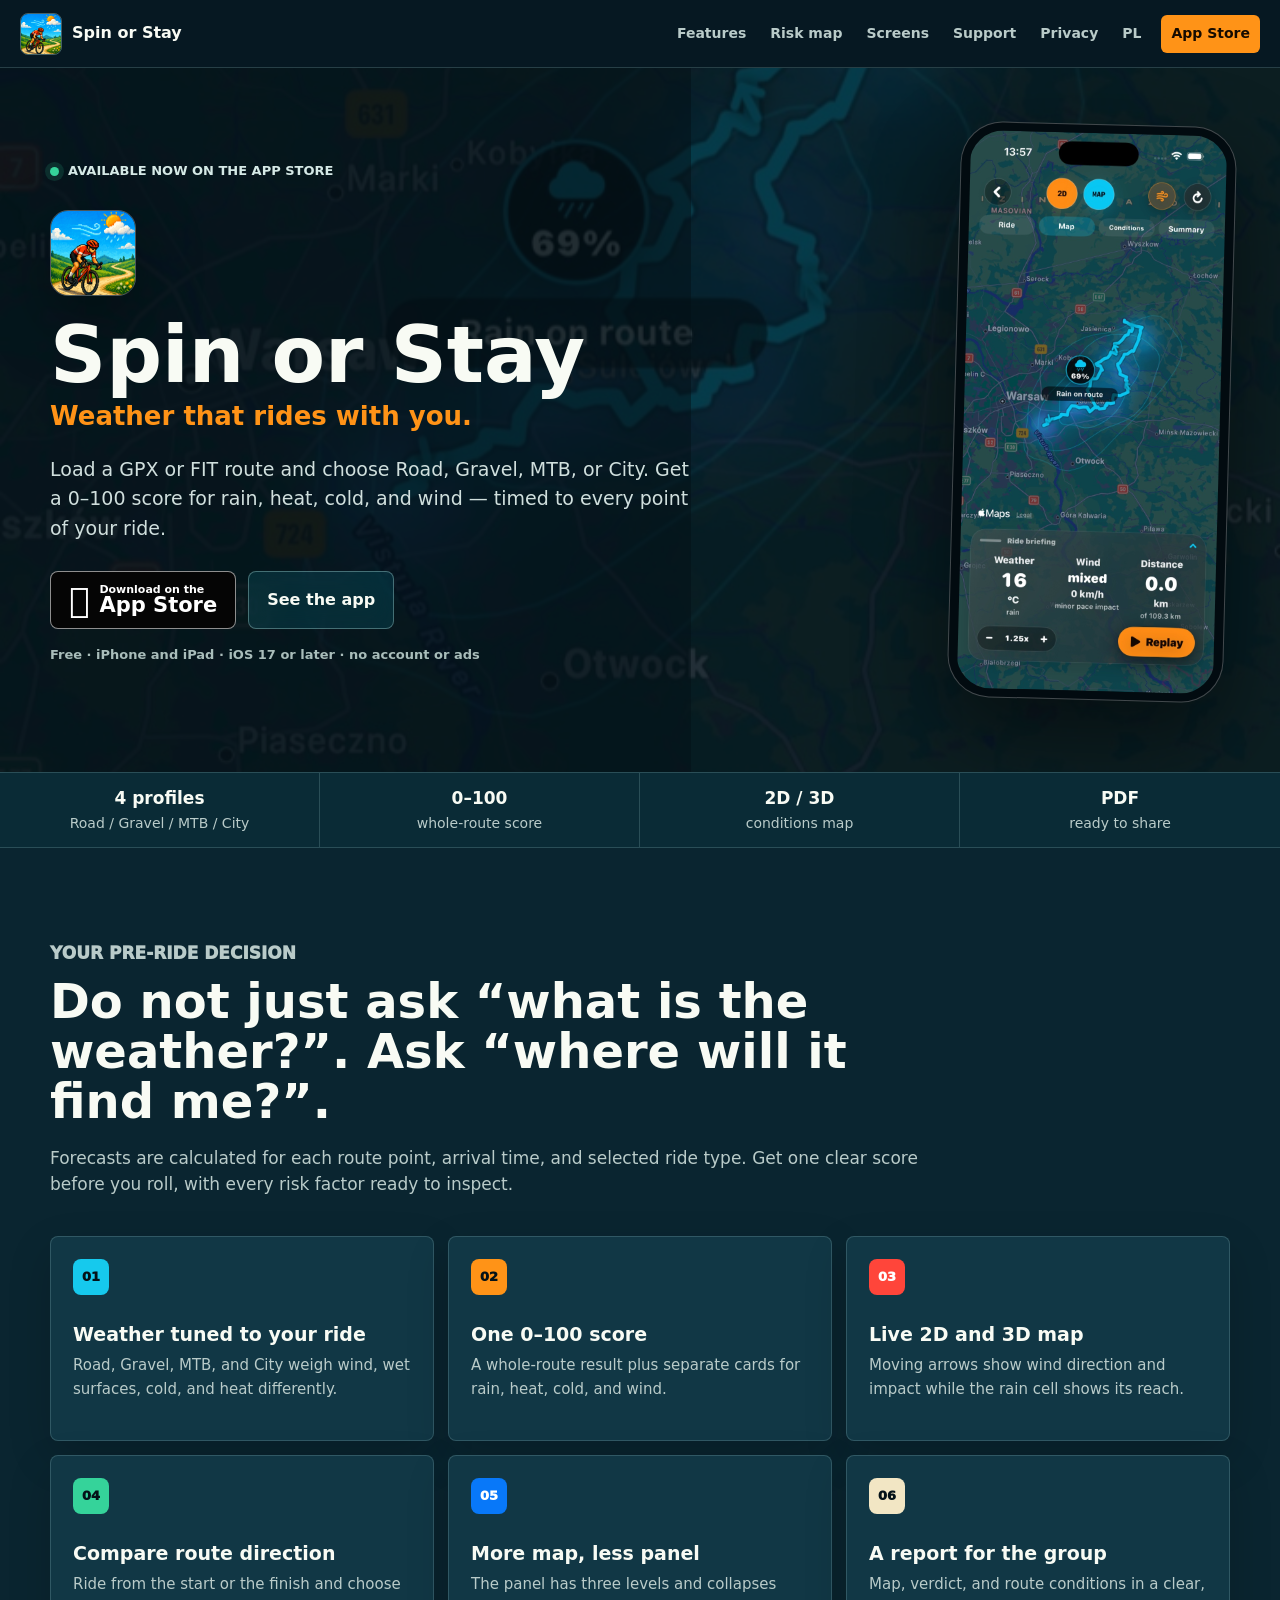
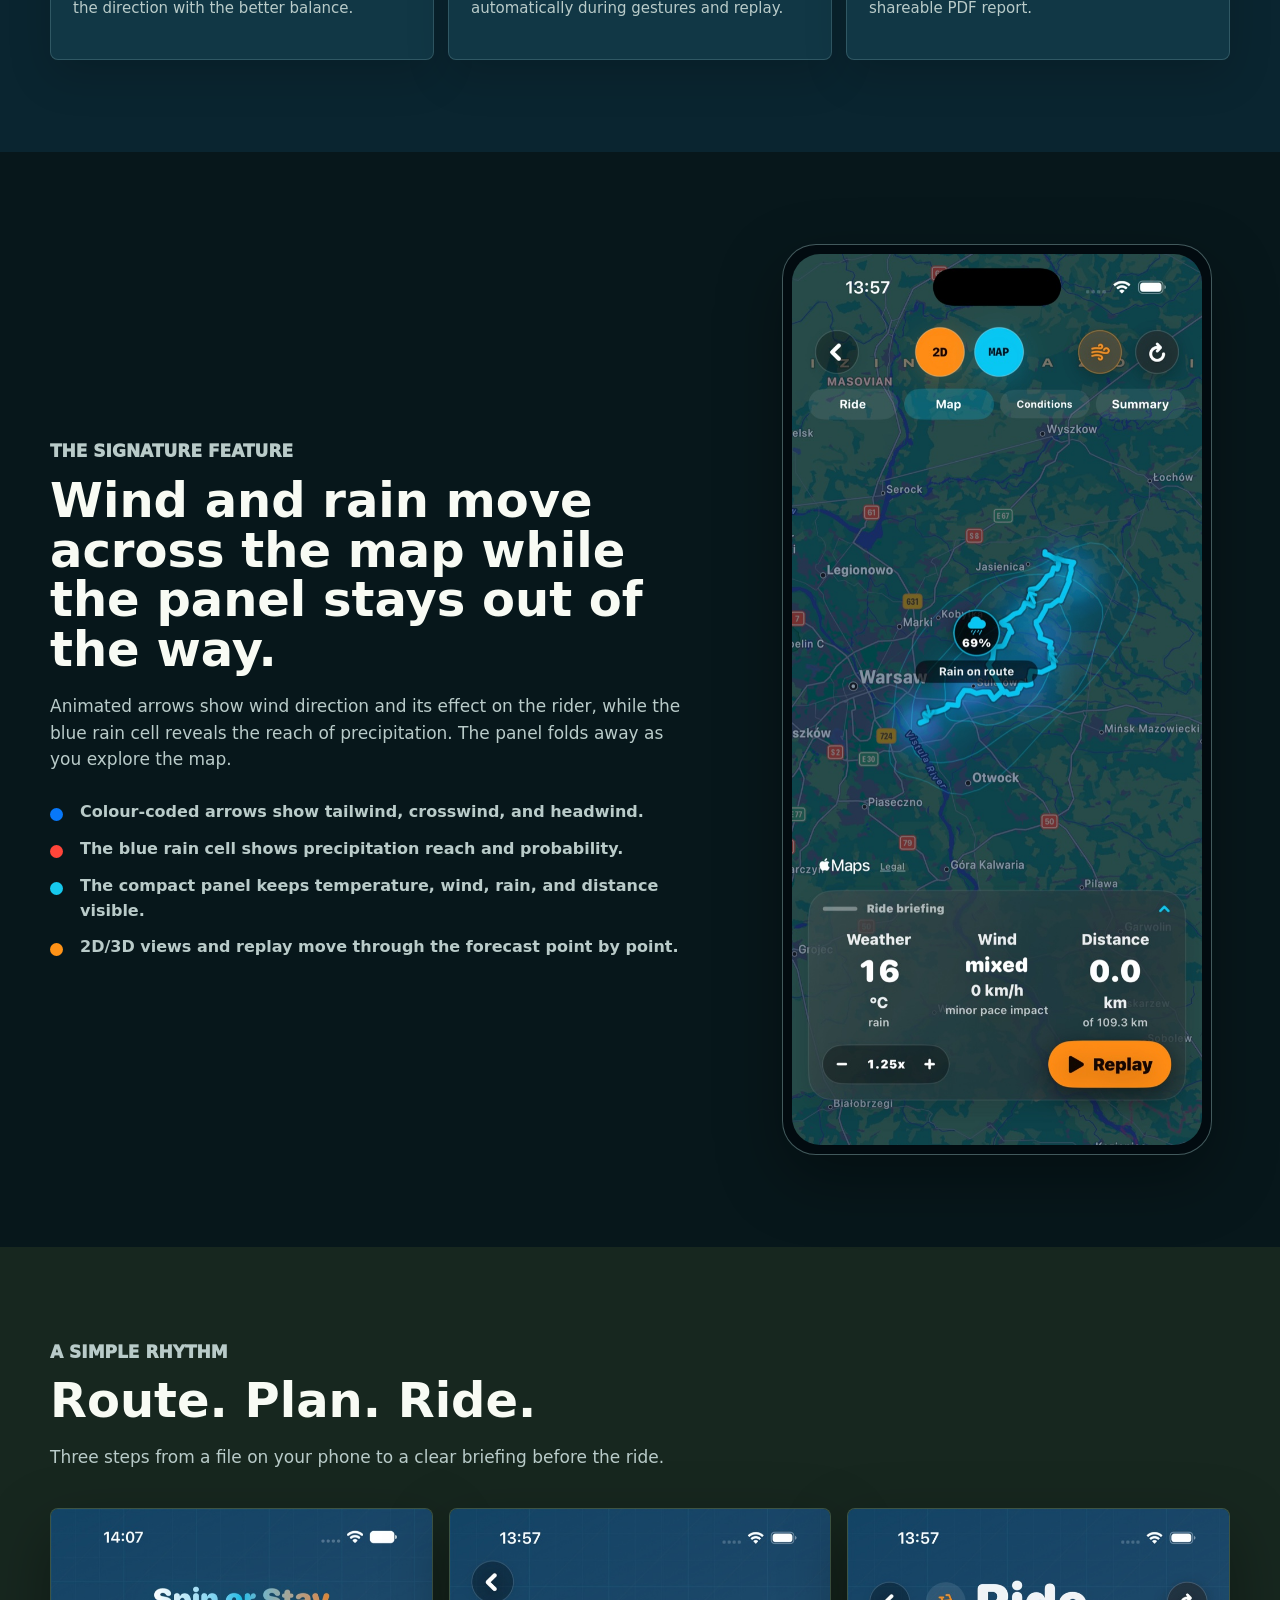
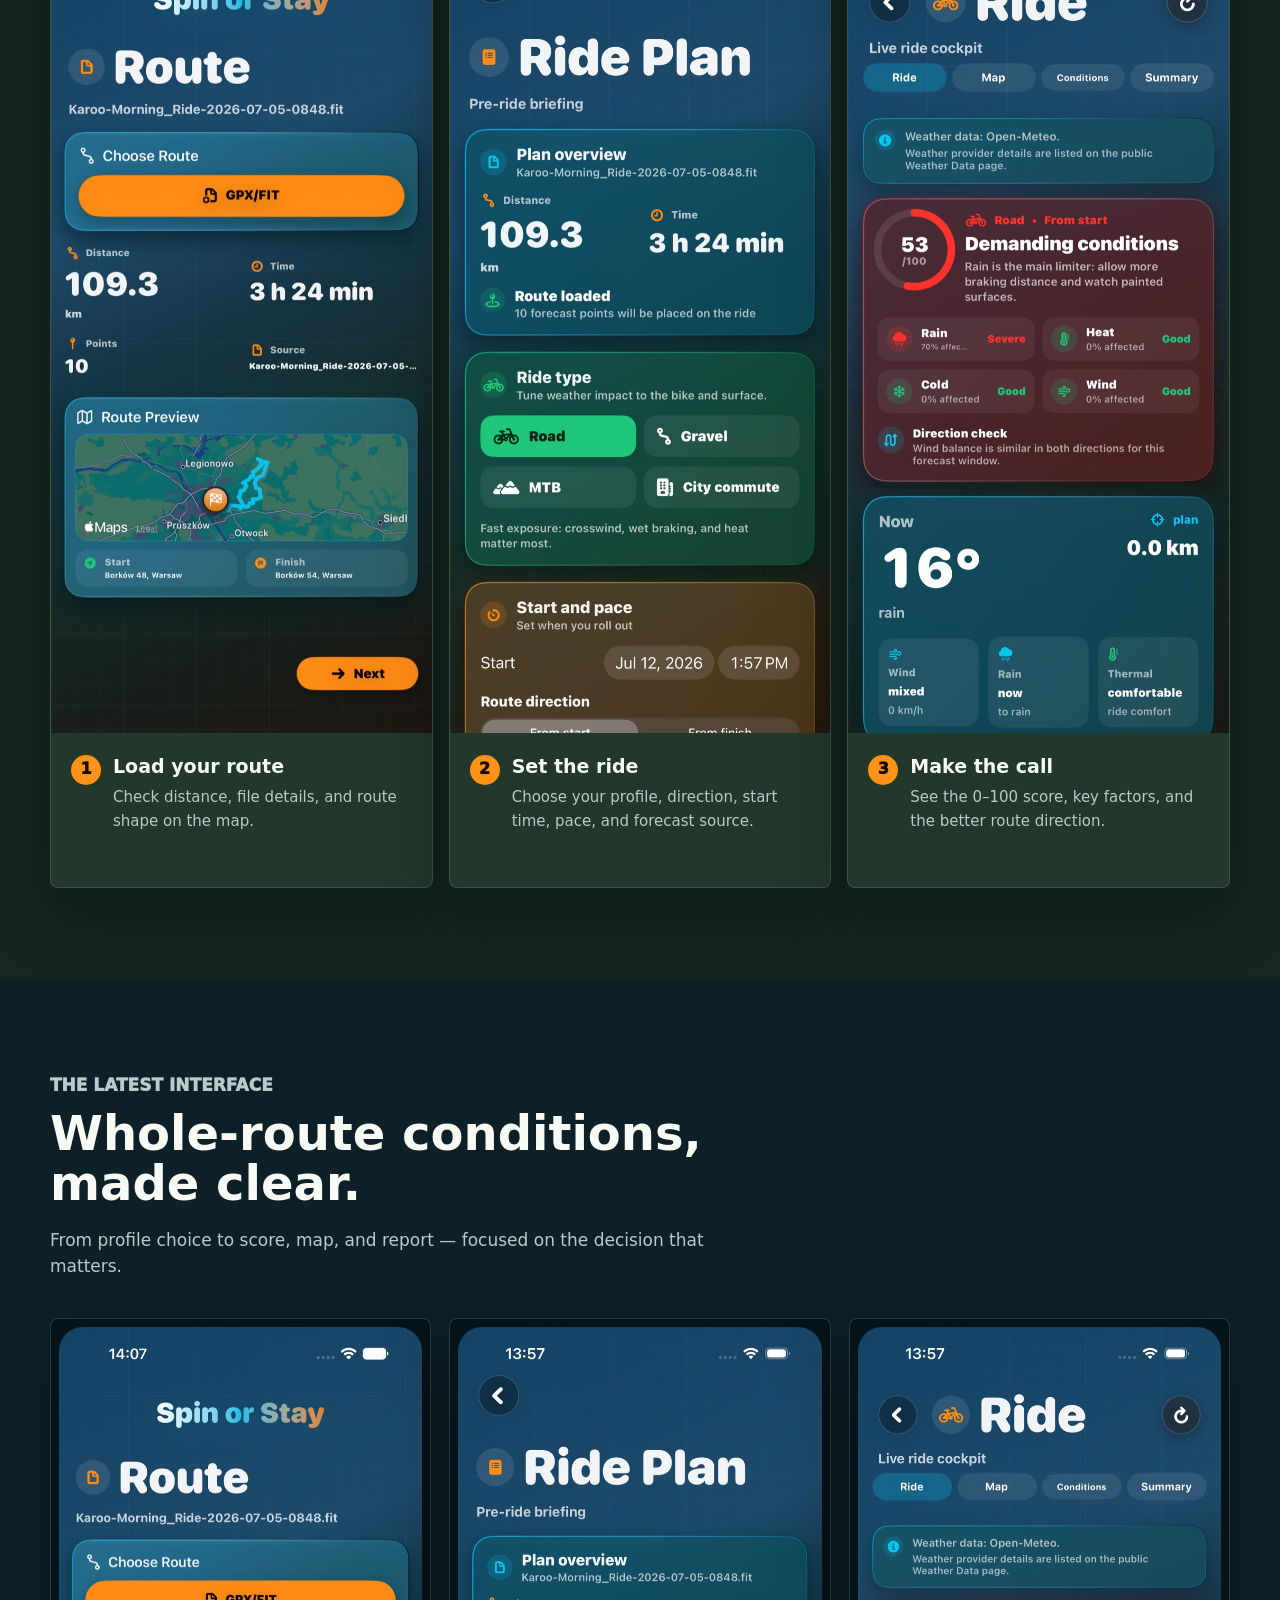
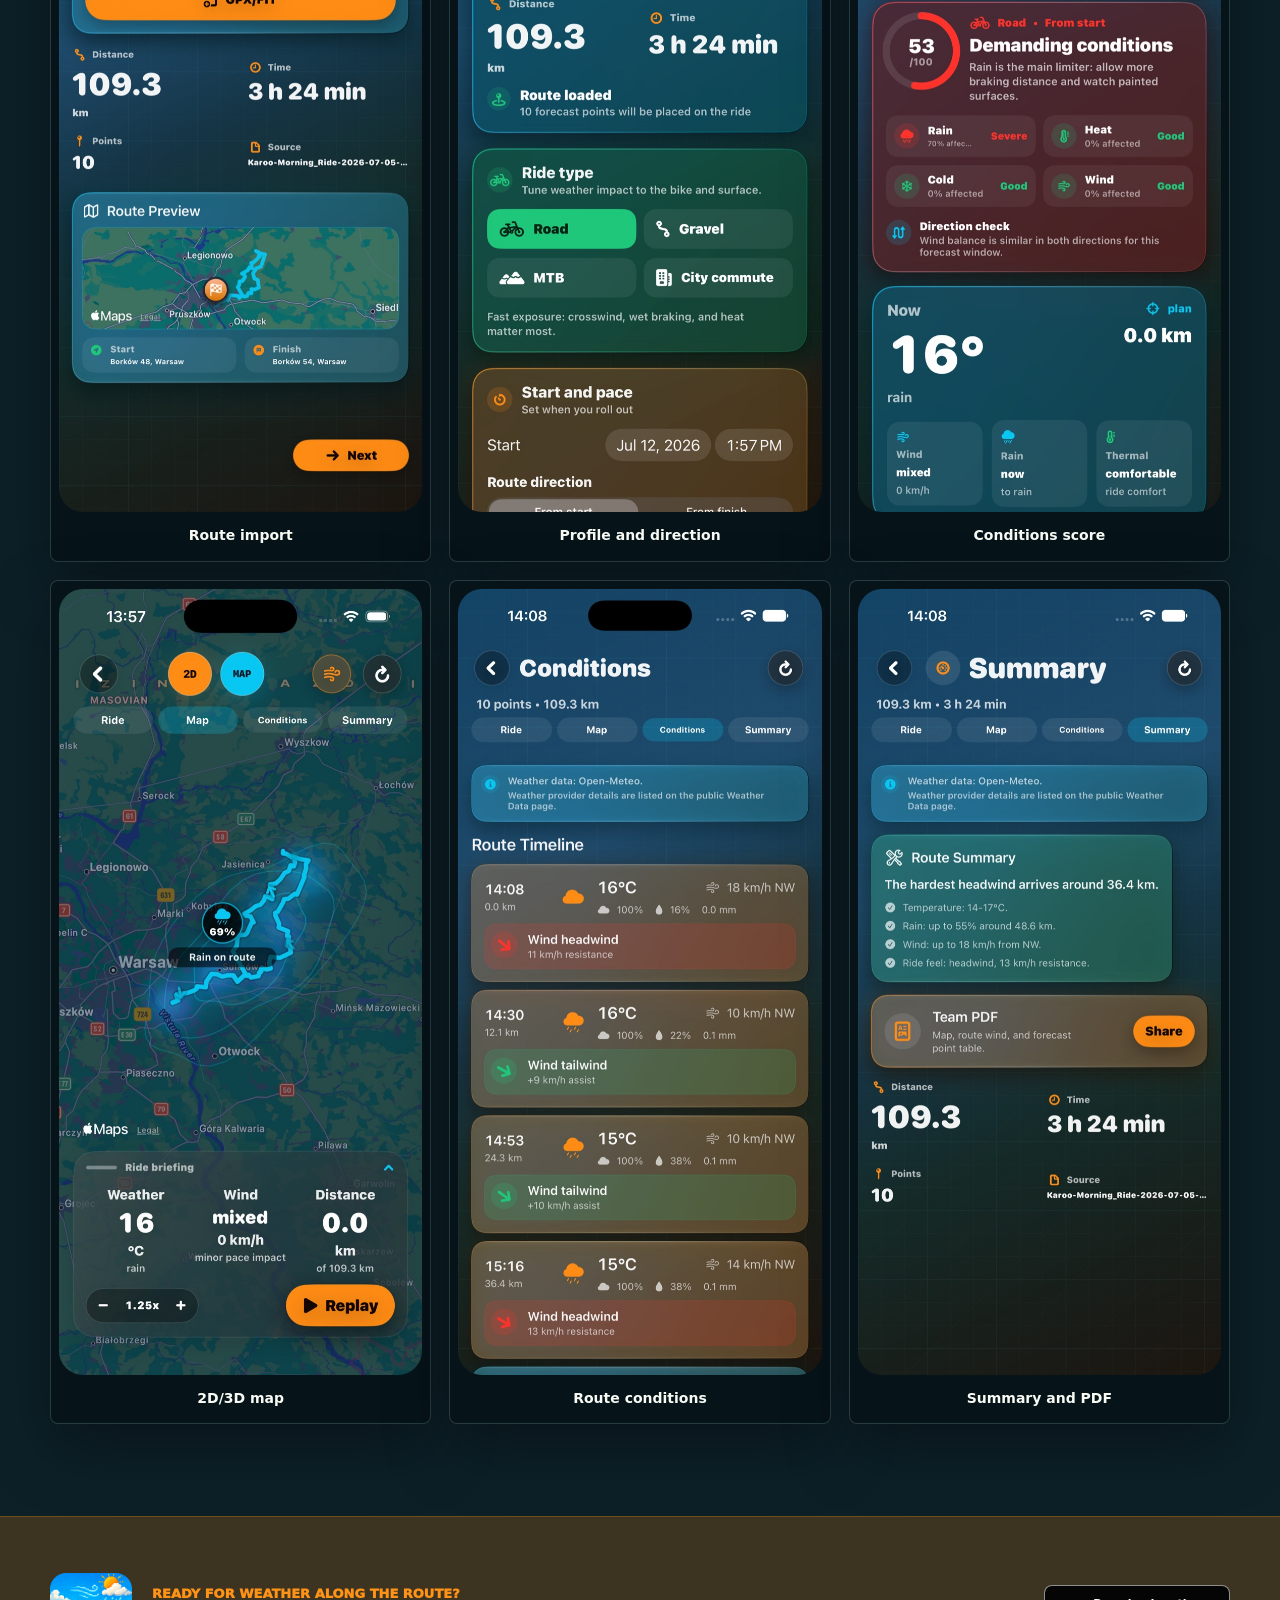
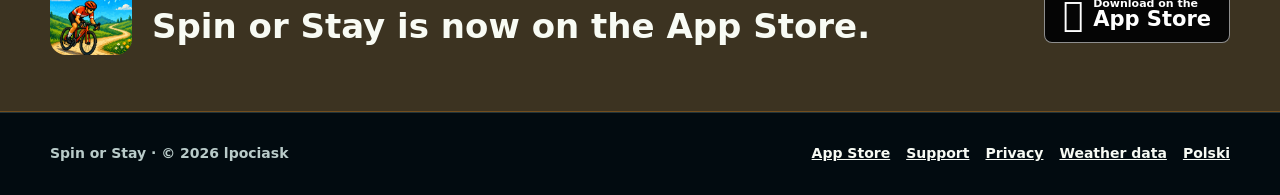
==== commit 9adb011b: "Refresh site for adaptive ride conditions" ====
--- a/en/index.html
+++ b/en/index.html
@@ -3,10 +3,10 @@
   <head>
     <meta charset="utf-8">
     <meta name="viewport" content="width=device-width, initial-scale=1">
-    <meta name="description" content="Spin or Stay is an iOS cycling weather app with route-timed forecasts, critical segments, replay, and PDF reports. Download it free on the App Store.">
+    <meta name="description" content="Spin or Stay is an iOS cycling weather app with Road, Gravel, MTB and City profiles, a 0–100 conditions score, and route-timed forecasts. Download it free on the App Store.">
     <meta property="og:title" content="Spin or Stay - weather that rides with you">
-    <meta property="og:description" content="Load a GPX or FIT route and see wind, rain, and critical segments exactly where you will meet them.">
-    <meta property="og:image" content="../assets/screens/en/map.jpg?v=20260710">
+    <meta property="og:description" content="See how rain, heat, cold, and wind affect your route — for road, gravel, MTB, and city riding.">
+    <meta property="og:image" content="../assets/screens/en/map.jpg?v=20260712">
     <meta name="theme-color" content="#071923">
     <title>Spin or Stay - cycling weather</title>
     <link rel="alternate" hreflang="pl" href="https://lpociask.github.io/pogoda-dla-kolarza/">
@@ -39,8 +39,8 @@
           <h1 id="hero-title">Spin or Stay</h1>
           <p class="hero-tagline">Weather that rides with you.</p>
           <p class="hero-lead">
-            Load a GPX or FIT route. Set your start and pace. See where rain, wind,
-            and the sections that demand attention will meet you on the ride.
+            Load a GPX or FIT route and choose Road, Gravel, MTB, or City. Get a 0–100
+            score for rain, heat, cold, and wind — timed to every point of your ride.
           </p>
           <div class="hero-actions">
             <a class="store-button" href="https://apps.apple.com/app/spin-or-stay/id6789113229" aria-label="Download Spin or Stay on the App Store">
@@ -52,14 +52,14 @@
           <p class="store-note">Free · iPhone and iPad · iOS 17 or later · no account or ads</p>
         </div>
         <div class="hero-screen" aria-hidden="true">
-          <img src="../assets/screens/en/map.jpg?v=20260710" alt="">
+          <img src="../assets/screens/en/map.jpg?v=20260712" alt="">
         </div>
       </section>
 
       <section class="signal-strip" aria-label="Key capabilities">
-        <span><b>GPX / FIT</b> route import</span>
-        <span><b>3 sources</b> of weather data</span>
-        <span><b>Map</b> of critical segments</span>
+        <span><b>4 profiles</b> Road / Gravel / MTB / City</span>
+        <span><b>0–100</b> whole-route score</span>
+        <span><b>2D / 3D</b> conditions map</span>
         <span><b>PDF</b> ready to share</span>
       </section>
 
@@ -69,35 +69,35 @@
             <p class="section-kicker">Your pre-ride decision</p>
             <h2 id="features-title">Do not just ask “what is the weather?”. Ask “where will it find me?”.</h2>
             <p>
-              Forecasts are calculated for the route points and the time you are expected to reach them.
-              Get a quick answer before you roll, with detail ready when you want to dig deeper.
+              Forecasts are calculated for each route point, arrival time, and selected ride type.
+              Get one clear score before you roll, with every risk factor ready to inspect.
             </p>
           </div>
           <div class="feature-grid" aria-label="Key features">
             <article class="feature-route">
               <span>01</span>
-              <h3>Your route has its own weather</h3>
-              <p>GPX/FIT import, start time, pace, and a forecast tailored to the whole ride.</p>
+              <h3>Weather tuned to your ride</h3>
+              <p>Road, Gravel, MTB, and City weigh wind, wet surfaces, cold, and heat differently.</p>
             </article>
             <article class="feature-ride">
               <span>02</span>
-              <h3>Live ride cockpit</h3>
-              <p>Wind, rain, temperature, and clear alerts written in the language of riding.</p>
+              <h3>One 0–100 score</h3>
+              <p>A whole-route result plus separate cards for rain, heat, cold, and wind.</p>
             </article>
             <article class="feature-map">
               <span>03</span>
-              <h3>Painted critical segments</h3>
-              <p>Hard sections are marked directly on the route instead of being buried in a table.</p>
+              <h3>Live 2D and 3D map</h3>
+              <p>Moving arrows show wind direction and impact while the rain cell shows its reach.</p>
             </article>
             <article class="feature-replay">
               <span>04</span>
-              <h3>Route replay</h3>
-              <p>Move along the route and watch conditions change kilometre by kilometre.</p>
+              <h3>Compare route direction</h3>
+              <p>Ride from the start or the finish and choose the direction with the better balance.</p>
             </article>
             <article class="feature-weather">
               <span>05</span>
-              <h3>More than one source</h3>
-              <p>Apple Weather, Open-Meteo, and MET Norway with a convenient Auto mode.</p>
+              <h3>More map, less panel</h3>
+              <p>The panel has three levels and collapses automatically during gestures and replay.</p>
             </article>
             <article class="feature-report">
               <span>06</span>
@@ -112,20 +112,20 @@
         <div class="section-inner map-layout">
           <div class="map-copy">
             <p class="section-kicker">The signature feature</p>
-            <h2 id="map-title">Risk appears exactly where it happens on the route.</h2>
+            <h2 id="map-title">Wind and rain move across the map while the panel stays out of the way.</h2>
             <p>
-              The map shows where rain begins and paints the sections exposed to a headwind.
-              One glance tells you where the harder part of the day starts.
+              Animated arrows show wind direction and its effect on the rider, while the blue rain
+              cell reveals the reach of precipitation. The panel folds away as you explore the map.
             </p>
             <ul class="signal-list">
-              <li><strong>The blue route</strong> shows the complete ride.</li>
-              <li><strong>A red segment</strong> marks the strongest headwind.</li>
-              <li><strong>Weather markers</strong> highlight changing conditions.</li>
-              <li><strong>Replay</strong> moves through the forecast point by point.</li>
+              <li><strong>Colour-coded arrows</strong> show tailwind, crosswind, and headwind.</li>
+              <li><strong>The blue rain cell</strong> shows precipitation reach and probability.</li>
+              <li><strong>The compact panel</strong> keeps temperature, wind, rain, and distance visible.</li>
+              <li><strong>2D/3D views and replay</strong> move through the forecast point by point.</li>
             </ul>
           </div>
           <figure class="phone-feature">
-            <img src="../assets/screens/en/map.jpg?v=20260710" alt="Spin or Stay map with a red headwind segment and rain marker">
+            <img src="../assets/screens/en/map.jpg?v=20260712" alt="Spin or Stay map with animated wind arrows, a rain cell, and compact panel">
           </figure>
         </div>
       </section>
@@ -139,16 +139,16 @@
           </div>
           <div class="process-grid">
             <article>
-              <img src="../assets/screens/en/route.jpg?v=20260710" alt="GPX or FIT route import with map preview">
+              <img src="../assets/screens/en/route.jpg?v=20260712" alt="GPX or FIT route import with map preview">
               <div><span>1</span><h3>Load your route</h3><p>Check distance, file details, and route shape on the map.</p></div>
             </article>
             <article>
-              <img src="../assets/screens/en/plan.jpg?v=20260710" alt="Ride plan with start, pace, and weather source">
-              <div><span>2</span><h3>Set the ride</h3><p>Choose your start time, pace, and forecast source.</p></div>
+              <img src="../assets/screens/en/plan.jpg?v=20260712" alt="Ride plan with ride type, direction, start, and pace">
+              <div><span>2</span><h3>Set the ride</h3><p>Choose your profile, direction, start time, pace, and forecast source.</p></div>
             </article>
             <article>
-              <img src="../assets/screens/en/ride.jpg?v=20260710" alt="Ride cockpit with forecast and alerts">
-              <div><span>3</span><h3>Make the call</h3><p>See conditions now, soon, and farther down the route.</p></div>
+              <img src="../assets/screens/en/ride.jpg?v=20260712" alt="0–100 conditions score with factors and direction balance">
+              <div><span>3</span><h3>Make the call</h3><p>See the 0–100 score, key factors, and the better route direction.</p></div>
             </article>
           </div>
         </div>
@@ -157,17 +157,17 @@
       <section id="screens" class="section section-screens" aria-labelledby="screens-title">
         <div class="section-inner">
           <div class="section-heading narrow">
-            <p class="section-kicker">Straight from the App Store</p>
-            <h2 id="screens-title">This is the app you can download today.</h2>
-            <p>The same current screens featured on the App Store product page.</p>
+            <p class="section-kicker">The latest interface</p>
+            <h2 id="screens-title">Whole-route conditions, made clear.</h2>
+            <p>From profile choice to score, map, and report — focused on the decision that matters.</p>
           </div>
           <div class="screen-grid" aria-label="App screenshot gallery">
-            <figure><img src="../assets/screens/en/route.jpg?v=20260710" alt="GPX/FIT import and route preview"><figcaption>Route import</figcaption></figure>
-            <figure><img src="../assets/screens/en/plan.jpg?v=20260710" alt="Ride plan and weather source selection"><figcaption>Ride plan</figcaption></figure>
-            <figure><img src="../assets/screens/en/ride.jpg?v=20260710" alt="Ride cockpit with forecast and alerts"><figcaption>Cockpit and alerts</figcaption></figure>
-            <figure><img src="../assets/screens/en/map.jpg?v=20260710" alt="Map with critical route segments"><figcaption>Risk map</figcaption></figure>
-            <figure><img src="../assets/screens/en/conditions.jpg?v=20260710" alt="Weather conditions at route points"><figcaption>Route conditions</figcaption></figure>
-            <figure><img src="../assets/screens/en/summary.jpg?v=20260710" alt="Ride summary and PDF report"><figcaption>Summary and PDF</figcaption></figure>
+            <figure><img src="../assets/screens/en/route.jpg?v=20260712" alt="GPX/FIT import and route preview"><figcaption>Route import</figcaption></figure>
+            <figure><img src="../assets/screens/en/plan.jpg?v=20260712" alt="Ride profiles and direction choice"><figcaption>Profile and direction</figcaption></figure>
+            <figure><img src="../assets/screens/en/ride.jpg?v=20260712" alt="0–100 conditions score and alerts"><figcaption>Conditions score</figcaption></figure>
+            <figure><img src="../assets/screens/en/map.jpg?v=20260712" alt="2D and 3D map with wind and rain"><figcaption>2D/3D map</figcaption></figure>
+            <figure><img src="../assets/screens/en/conditions.jpg?v=20260712" alt="Weather conditions at route points"><figcaption>Route conditions</figcaption></figure>
+            <figure><img src="../assets/screens/en/summary.jpg?v=20260712" alt="Ride summary and PDF report"><figcaption>Summary and PDF</figcaption></figure>
           </div>
         </div>
       </section>
--- a/styles.css
+++ b/styles.css
@@ -140,7 +140,7 @@
   overflow: hidden;
   min-height: 700px;
   display: grid;
-  grid-template-columns: minmax(0, 1fr) minmax(340px, 0.72fr);
+  grid-template-columns: minmax(0, 1fr) 300px;
   align-items: center;
   gap: 48px;
   padding: 56px max(24px, calc((100vw - 1180px) / 2)) 72px;
@@ -151,11 +151,11 @@
 }
 
 .hero-pl {
-  background-image: url("assets/screens/pl/map.jpg?v=20260710");
+  background-image: url("assets/screens/pl/map.jpg?v=20260712");
 }
 
 .hero-en {
-  background-image: url("assets/screens/en/map.jpg?v=20260710");
+  background-image: url("assets/screens/en/map.jpg?v=20260712");
 }
 
 .hero::before {
@@ -292,22 +292,22 @@
 }
 
 .hero-screen {
-  width: min(390px, 100%);
+  width: min(276px, 100%);
   justify-self: end;
   padding: 8px;
   border: 1px solid rgba(255, 255, 255, 0.25);
-  border-radius: 34px;
+  border-radius: 42px;
   background: #020b10;
   box-shadow: 0 36px 90px rgba(0, 0, 0, 0.48);
-  transform: rotate(2deg);
+  transform: rotate(1.5deg);
 }
 
 .hero-screen img {
   width: 100%;
-  height: 540px;
-  object-fit: cover;
-  object-position: top;
-  border-radius: 28px;
+  height: auto;
+  aspect-ratio: 720 / 1557;
+  object-fit: contain;
+  border-radius: 34px;
 }
 
 .signal-strip {
@@ -744,7 +744,7 @@
 
   .hero {
     min-height: 670px;
-    grid-template-columns: minmax(0, 1fr) 300px;
+    grid-template-columns: minmax(0, 1fr) 276px;
     gap: 24px;
   }
 
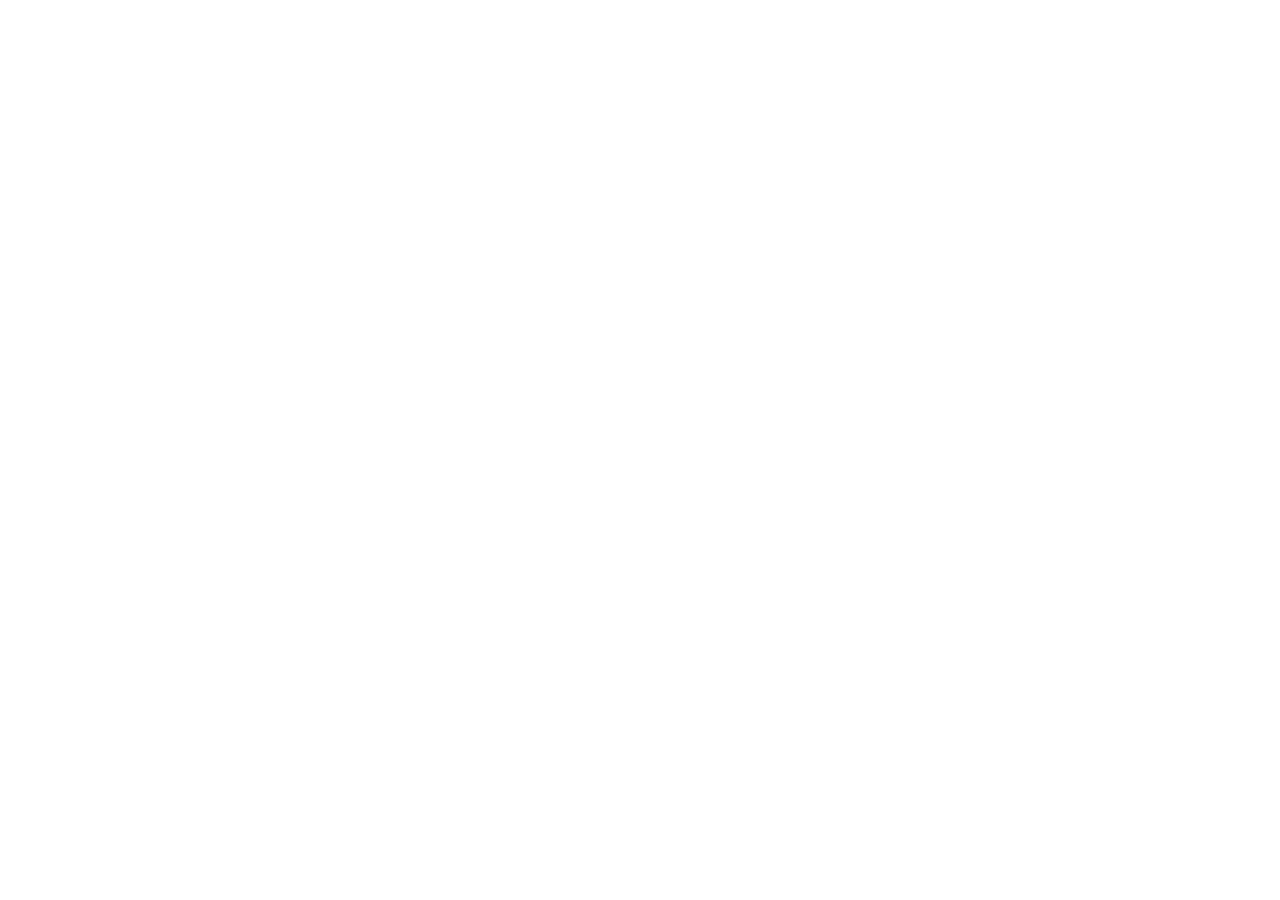
==== commit 40720f3e: "Consolidate app presentation on lpociask.dev and preserve support URLs" ====
--- a/en/index.html
+++ b/en/index.html
@@ -1,201 +1,31 @@
 <!doctype html>
 <html lang="en">
-  <head>
-    <meta charset="utf-8">
-    <meta name="viewport" content="width=device-width, initial-scale=1">
-    <meta name="description" content="Spin or Stay is an iOS cycling weather app with Road, Gravel, MTB and City profiles, a 0–100 conditions score, and route-timed forecasts. Download it free on the App Store.">
-    <meta property="og:title" content="Spin or Stay - weather that rides with you">
-    <meta property="og:description" content="See how rain, heat, cold, and wind affect your route — for road, gravel, MTB, and city riding.">
-    <meta property="og:image" content="../assets/screens/en/map.jpg?v=20260712">
-    <meta name="theme-color" content="#071923">
-    <title>Spin or Stay - cycling weather</title>
-    <link rel="alternate" hreflang="pl" href="https://lpociask.github.io/pogoda-dla-kolarza/">
-    <link rel="alternate" hreflang="en" href="https://lpociask.github.io/pogoda-dla-kolarza/en/">
-    <link rel="icon" href="../assets/app-icon.png">
-    <link rel="stylesheet" href="../styles.css">
-  </head>
-  <body>
-    <header class="site-header" aria-label="Main navigation">
-      <a class="brand" href="#top" aria-label="Spin or Stay">
-        <img src="../assets/app-icon.png" alt="">
-        <span>Spin or Stay</span>
-      </a>
-      <nav>
-        <a href="#features">Features</a>
-        <a href="#map">Risk map</a>
-        <a href="#screens">Screens</a>
-        <a href="support.html">Support</a>
-        <a href="privacy.html">Privacy</a>
-        <a href="../">PL</a>
-        <a class="nav-store" href="https://apps.apple.com/app/spin-or-stay/id6789113229">App Store</a>
-      </nav>
-    </header>
-
-    <main id="top">
-      <section class="hero hero-en" aria-labelledby="hero-title">
-        <div class="hero-copy">
-          <div class="availability"><span></span>Available now on the App Store</div>
-          <img class="hero-icon" src="../assets/app-icon.png" alt="">
-          <h1 id="hero-title">Spin or Stay</h1>
-          <p class="hero-tagline">Weather that rides with you.</p>
-          <p class="hero-lead">
-            Load a GPX or FIT route and choose Road, Gravel, MTB, or City. Get a 0–100
-            score for rain, heat, cold, and wind — timed to every point of your ride.
-          </p>
-          <div class="hero-actions">
-            <a class="store-button" href="https://apps.apple.com/app/spin-or-stay/id6789113229" aria-label="Download Spin or Stay on the App Store">
-              <span class="apple-mark"></span>
-              <span><small>Download on the</small><strong>App Store</strong></span>
-            </a>
-            <a class="button secondary" href="#screens">See the app</a>
-          </div>
-          <p class="store-note">Free · iPhone and iPad · iOS 17 or later · no account or ads</p>
-        </div>
-        <div class="hero-screen" aria-hidden="true">
-          <img src="../assets/screens/en/map.jpg?v=20260712" alt="">
-        </div>
-      </section>
-
-      <section class="signal-strip" aria-label="Key capabilities">
-        <span><b>4 profiles</b> Road / Gravel / MTB / City</span>
-        <span><b>0–100</b> whole-route score</span>
-        <span><b>2D / 3D</b> conditions map</span>
-        <span><b>PDF</b> ready to share</span>
-      </section>
-
-      <section id="features" class="section section-intro" aria-labelledby="features-title">
-        <div class="section-inner">
-          <div class="section-heading">
-            <p class="section-kicker">Your pre-ride decision</p>
-            <h2 id="features-title">Do not just ask “what is the weather?”. Ask “where will it find me?”.</h2>
-            <p>
-              Forecasts are calculated for each route point, arrival time, and selected ride type.
-              Get one clear score before you roll, with every risk factor ready to inspect.
-            </p>
-          </div>
-          <div class="feature-grid" aria-label="Key features">
-            <article class="feature-route">
-              <span>01</span>
-              <h3>Weather tuned to your ride</h3>
-              <p>Road, Gravel, MTB, and City weigh wind, wet surfaces, cold, and heat differently.</p>
-            </article>
-            <article class="feature-ride">
-              <span>02</span>
-              <h3>One 0–100 score</h3>
-              <p>A whole-route result plus separate cards for rain, heat, cold, and wind.</p>
-            </article>
-            <article class="feature-map">
-              <span>03</span>
-              <h3>Live 2D and 3D map</h3>
-              <p>Moving arrows show wind direction and impact while the rain cell shows its reach.</p>
-            </article>
-            <article class="feature-replay">
-              <span>04</span>
-              <h3>Compare route direction</h3>
-              <p>Ride from the start or the finish and choose the direction with the better balance.</p>
-            </article>
-            <article class="feature-weather">
-              <span>05</span>
-              <h3>More map, less panel</h3>
-              <p>The panel has three levels and collapses automatically during gestures and replay.</p>
-            </article>
-            <article class="feature-report">
-              <span>06</span>
-              <h3>A report for the group</h3>
-              <p>Map, verdict, and route conditions in a clear, shareable PDF report.</p>
-            </article>
-          </div>
-        </div>
-      </section>
-
-      <section id="map" class="section section-map" aria-labelledby="map-title">
-        <div class="section-inner map-layout">
-          <div class="map-copy">
-            <p class="section-kicker">The signature feature</p>
-            <h2 id="map-title">Wind and rain move across the map while the panel stays out of the way.</h2>
-            <p>
-              Animated arrows show wind direction and its effect on the rider, while the blue rain
-              cell reveals the reach of precipitation. The panel folds away as you explore the map.
-            </p>
-            <ul class="signal-list">
-              <li><strong>Colour-coded arrows</strong> show tailwind, crosswind, and headwind.</li>
-              <li><strong>The blue rain cell</strong> shows precipitation reach and probability.</li>
-              <li><strong>The compact panel</strong> keeps temperature, wind, rain, and distance visible.</li>
-              <li><strong>2D/3D views and replay</strong> move through the forecast point by point.</li>
-            </ul>
-          </div>
-          <figure class="phone-feature">
-            <img src="../assets/screens/en/map.jpg?v=20260712" alt="Spin or Stay map with animated wind arrows, a rain cell, and compact panel">
-          </figure>
-        </div>
-      </section>
-
-      <section class="section section-flow" aria-labelledby="flow-title">
-        <div class="section-inner">
-          <div class="section-heading compact">
-            <p class="section-kicker">A simple rhythm</p>
-            <h2 id="flow-title">Route. Plan. Ride.</h2>
-            <p>Three steps from a file on your phone to a clear briefing before the ride.</p>
-          </div>
-          <div class="process-grid">
-            <article>
-              <img src="../assets/screens/en/route.jpg?v=20260712" alt="GPX or FIT route import with map preview">
-              <div><span>1</span><h3>Load your route</h3><p>Check distance, file details, and route shape on the map.</p></div>
-            </article>
-            <article>
-              <img src="../assets/screens/en/plan.jpg?v=20260712" alt="Ride plan with ride type, direction, start, and pace">
-              <div><span>2</span><h3>Set the ride</h3><p>Choose your profile, direction, start time, pace, and forecast source.</p></div>
-            </article>
-            <article>
-              <img src="../assets/screens/en/ride.jpg?v=20260712" alt="0–100 conditions score with factors and direction balance">
-              <div><span>3</span><h3>Make the call</h3><p>See the 0–100 score, key factors, and the better route direction.</p></div>
-            </article>
-          </div>
-        </div>
-      </section>
-
-      <section id="screens" class="section section-screens" aria-labelledby="screens-title">
-        <div class="section-inner">
-          <div class="section-heading narrow">
-            <p class="section-kicker">The latest interface</p>
-            <h2 id="screens-title">Whole-route conditions, made clear.</h2>
-            <p>From profile choice to score, map, and report — focused on the decision that matters.</p>
-          </div>
-          <div class="screen-grid" aria-label="App screenshot gallery">
-            <figure><img src="../assets/screens/en/route.jpg?v=20260712" alt="GPX/FIT import and route preview"><figcaption>Route import</figcaption></figure>
-            <figure><img src="../assets/screens/en/plan.jpg?v=20260712" alt="Ride profiles and direction choice"><figcaption>Profile and direction</figcaption></figure>
-            <figure><img src="../assets/screens/en/ride.jpg?v=20260712" alt="0–100 conditions score and alerts"><figcaption>Conditions score</figcaption></figure>
-            <figure><img src="../assets/screens/en/map.jpg?v=20260712" alt="2D and 3D map with wind and rain"><figcaption>2D/3D map</figcaption></figure>
-            <figure><img src="../assets/screens/en/conditions.jpg?v=20260712" alt="Weather conditions at route points"><figcaption>Route conditions</figcaption></figure>
-            <figure><img src="../assets/screens/en/summary.jpg?v=20260712" alt="Ride summary and PDF report"><figcaption>Summary and PDF</figcaption></figure>
-          </div>
-        </div>
-      </section>
-
-      <section class="download-band" aria-labelledby="download-title">
-        <div>
-          <img src="../assets/app-icon.png" alt="">
-          <div>
-            <p class="section-kicker">Ready for weather along the route?</p>
-            <h2 id="download-title">Spin or Stay is now on the App Store.</h2>
-          </div>
-        </div>
-        <a class="store-button" href="https://apps.apple.com/app/spin-or-stay/id6789113229" aria-label="Download Spin or Stay on the App Store">
-          <span class="apple-mark"></span>
-          <span><small>Download on the</small><strong>App Store</strong></span>
-        </a>
-      </section>
-    </main>
-
-    <footer class="site-footer">
-      <span>Spin or Stay · © 2026 lpociask</span>
-      <span>
-        <a href="https://apps.apple.com/app/spin-or-stay/id6789113229">App Store</a>
-        <a href="support.html">Support</a>
-        <a href="privacy.html">Privacy</a>
-        <a href="weather-data.html">Weather data</a>
-        <a href="../">Polski</a>
-      </span>
-    </footer>
-  </body>
+<head>
+  <meta charset="utf-8">
+  <meta name="viewport" content="width=device-width, initial-scale=1">
+  <meta http-equiv="refresh" content="0; url=https://lpociask.dev/en/apps/spin-or-stay/">
+  <link rel="canonical" href="https://lpociask.dev/en/apps/spin-or-stay/">
+  <meta name="description" content="Spin or Stay — lpociask.dev">
+  <title>Spin or Stay — lpociask.dev</title>
+  <style>
+    :root { color-scheme:light; font-family:-apple-system,BlinkMacSystemFont,"Segoe UI",sans-serif; color:#193c2c; background:#faf7ef; }
+    * { box-sizing:border-box; }
+    body { margin:0; min-height:100vh; display:grid; place-items:center; padding:24px; }
+    main { width:min(100%,540px); padding:clamp(24px,6vw,48px); border:1px solid #d4decc; border-radius:28px; background:#fffdf7; }
+    h1 { font-size:40px; line-height:1.1; letter-spacing:-.04em; margin:0 0 22px; }
+    p { font-size:17px; line-height:1.6; margin:0 0 20px; }
+    a { color:#245d3f; text-underline-offset:4px; }
+    a:focus-visible { outline:3px solid #245d3f; outline-offset:5px; }
+    .destination { display:inline-block; font-weight:750; margin-bottom:20px; }
+    nav { border-top:1px solid #d4decc; padding-top:20px; display:flex; flex-wrap:wrap; gap:12px 22px; font-size:14px; }
+  </style>
+</head>
+<body>
+  <main>
+    <h1>Spin or Stay</h1>
+    <p>The app website has moved to <strong>lpociask.dev</strong>.</p>
+    <a class="destination" href="https://lpociask.dev/en/apps/spin-or-stay/">Visit the app website →</a>
+    <nav aria-label="Useful links"><a href="support.html">Support</a><a href="privacy.html">Privacy</a><a href="weather-data.html">Weather data</a><a href="https://lpociask.dev/apps/spin-or-stay/" hreflang="pl">Polski</a></nav>
+  </main>
+</body>
 </html>
